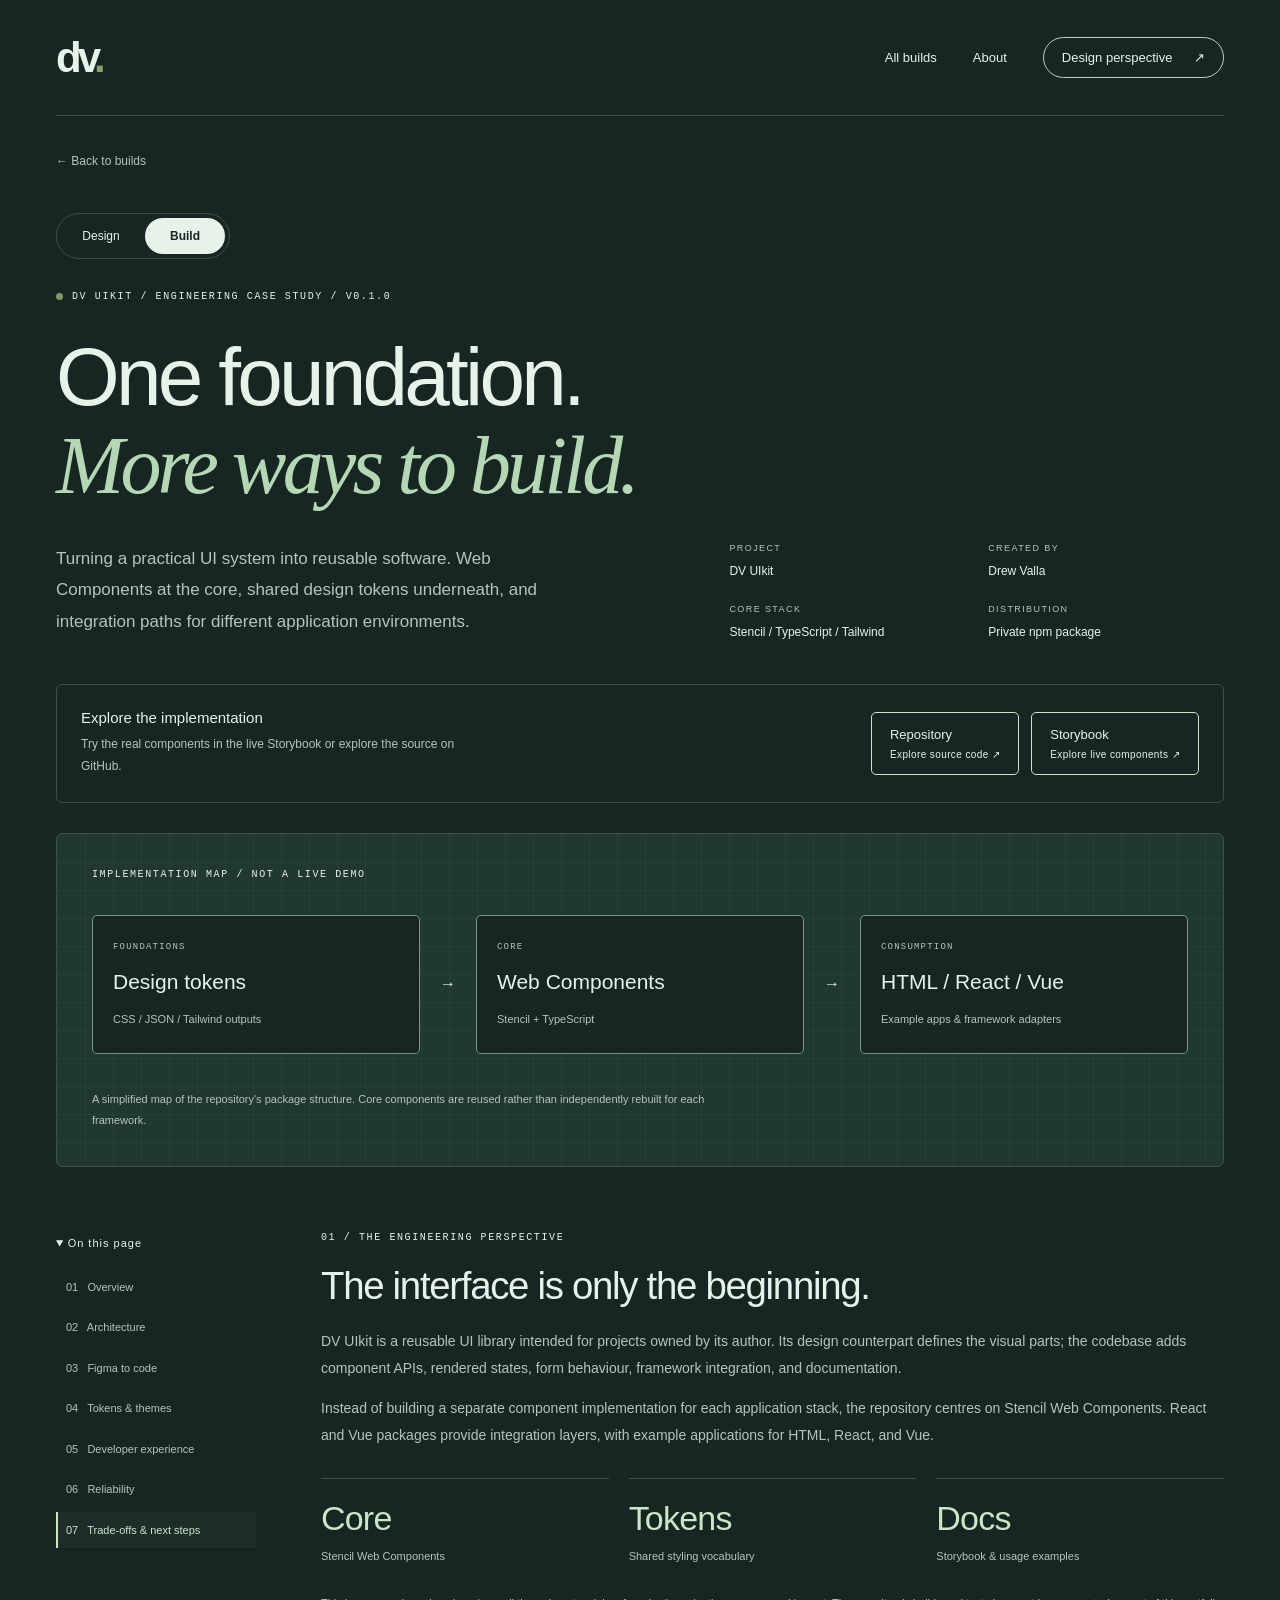
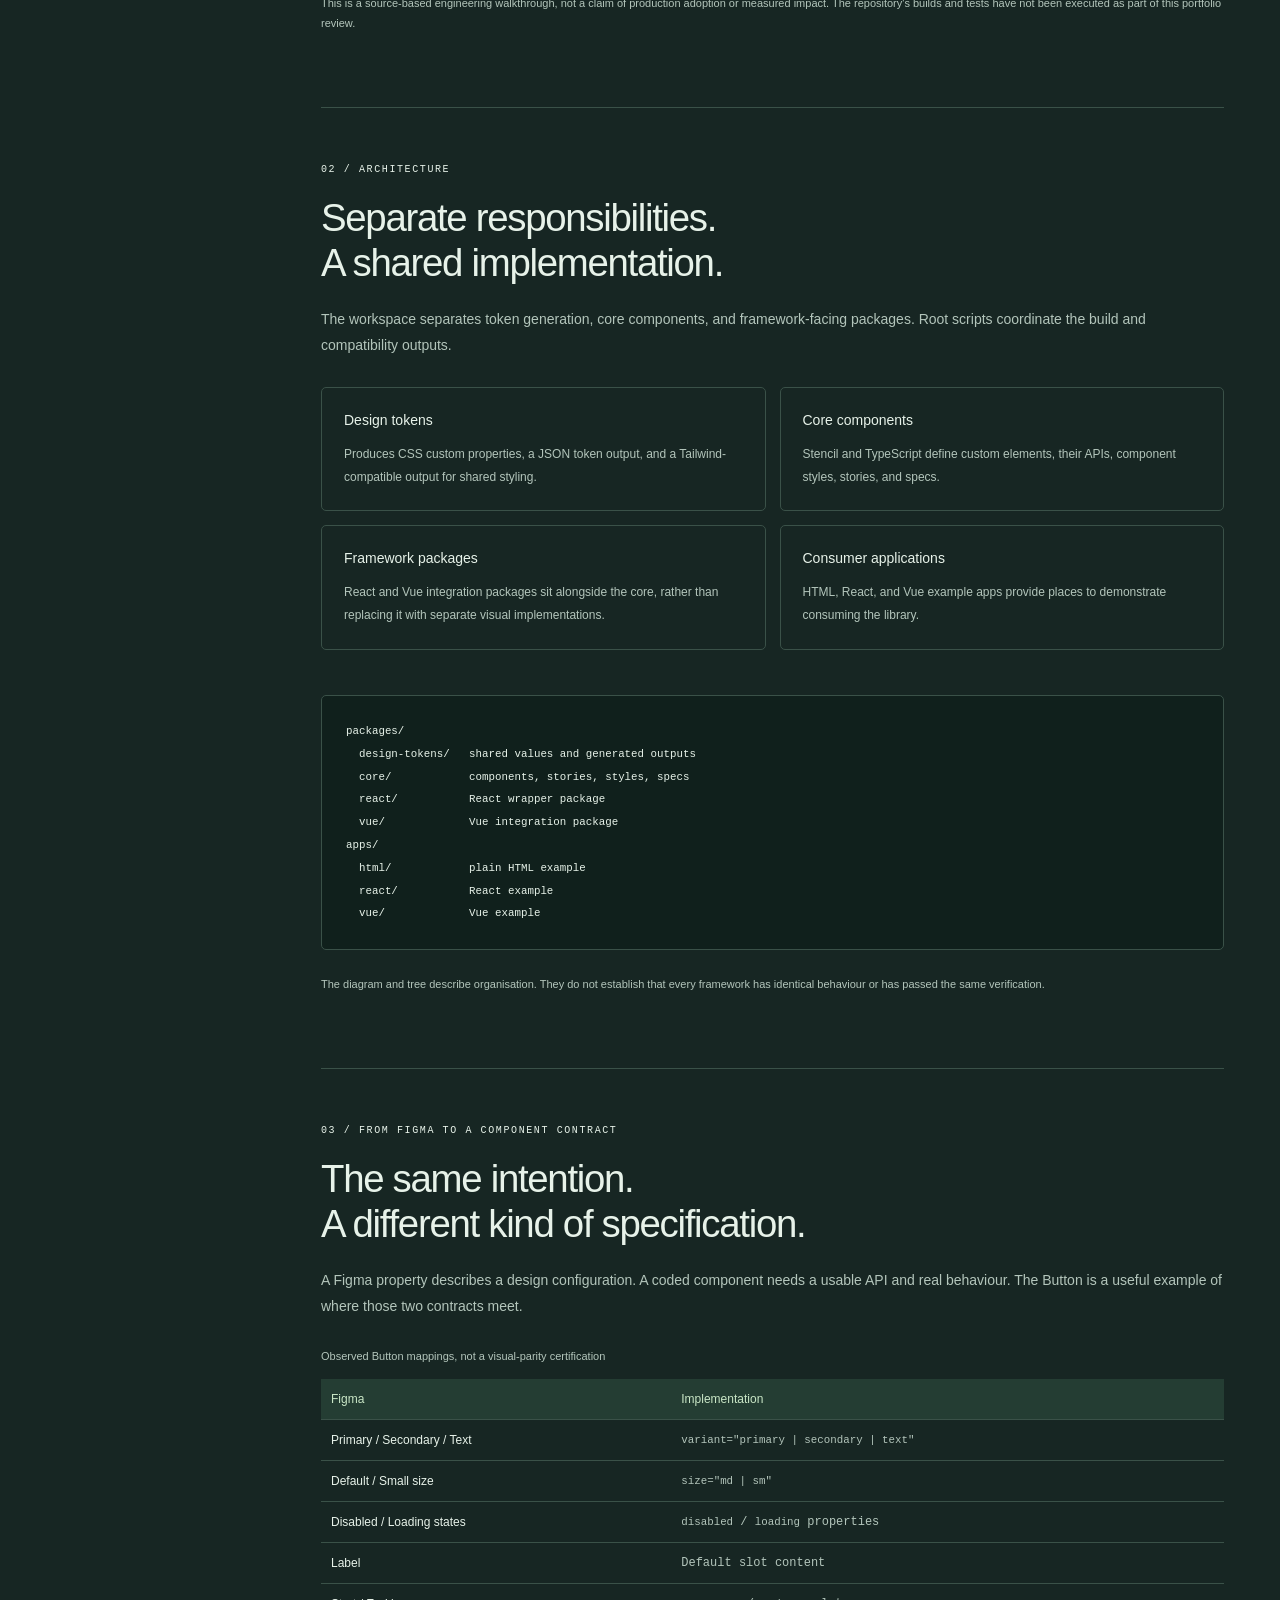
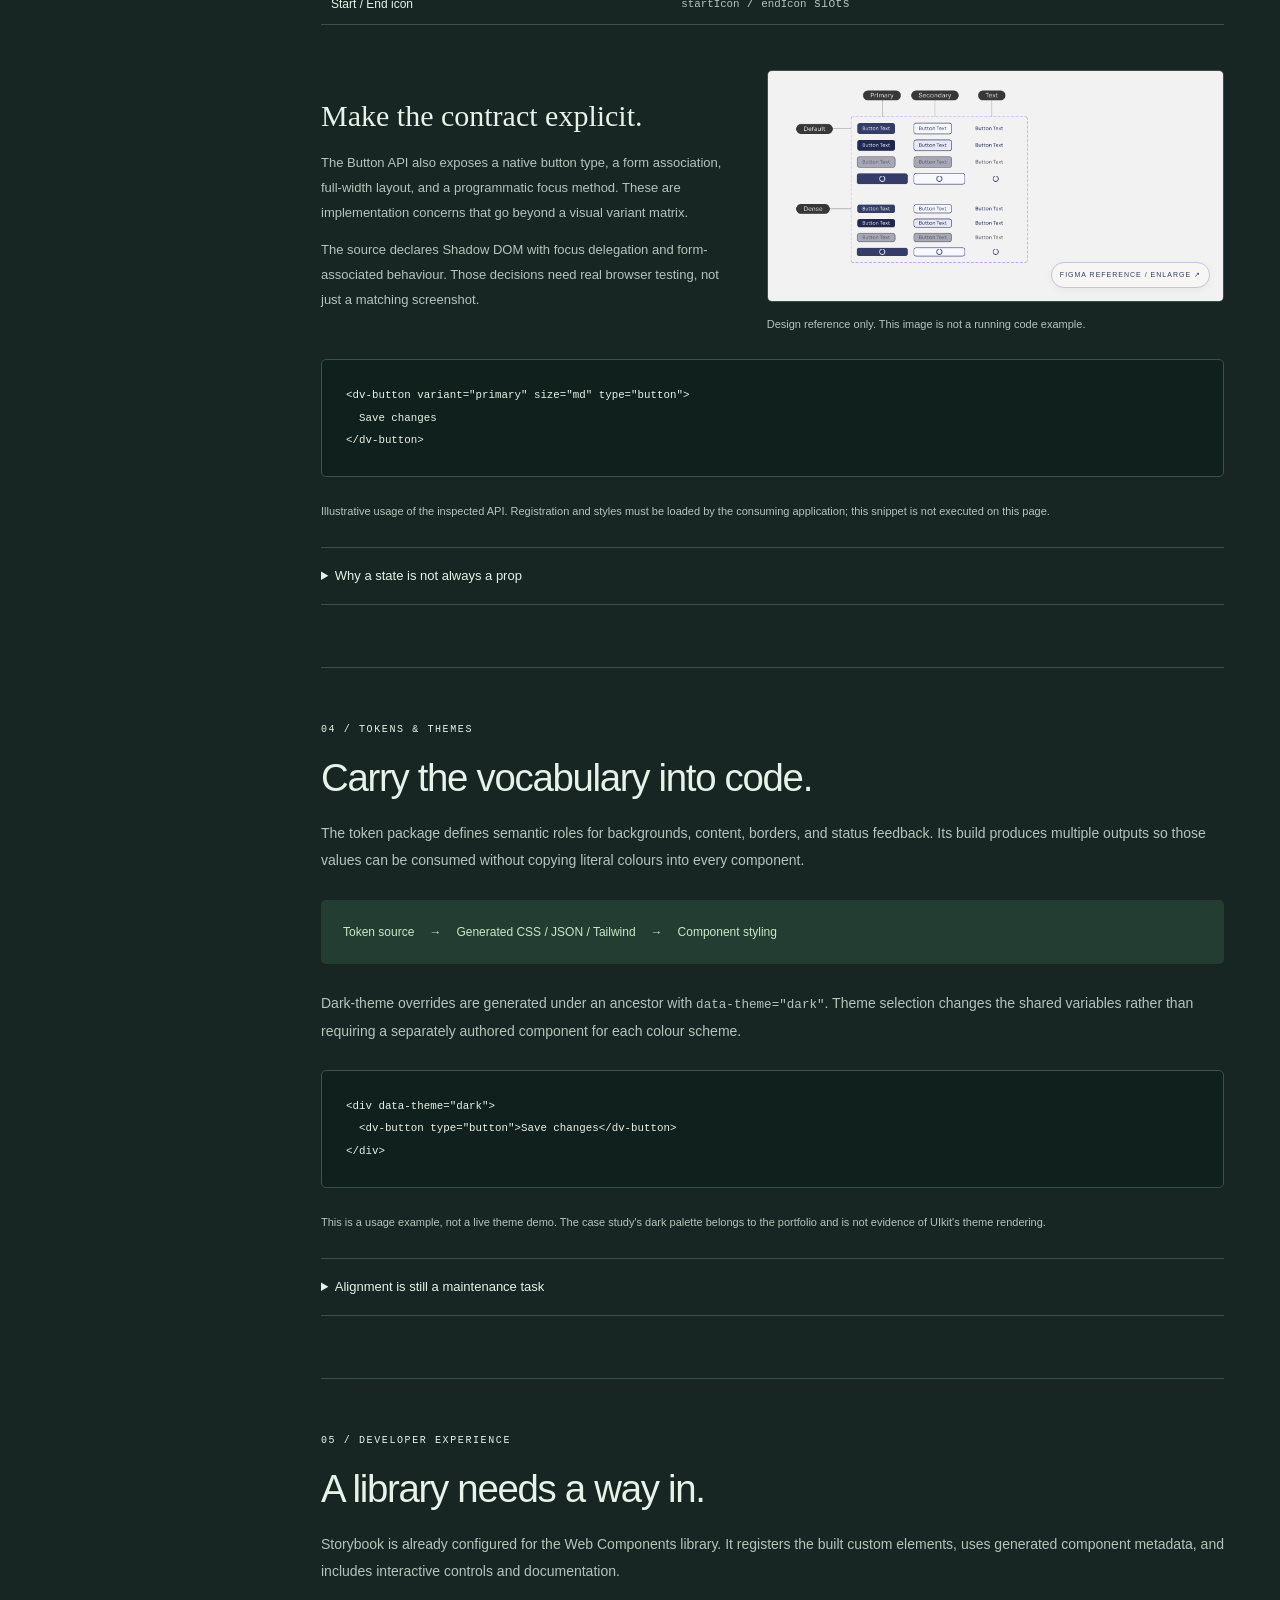
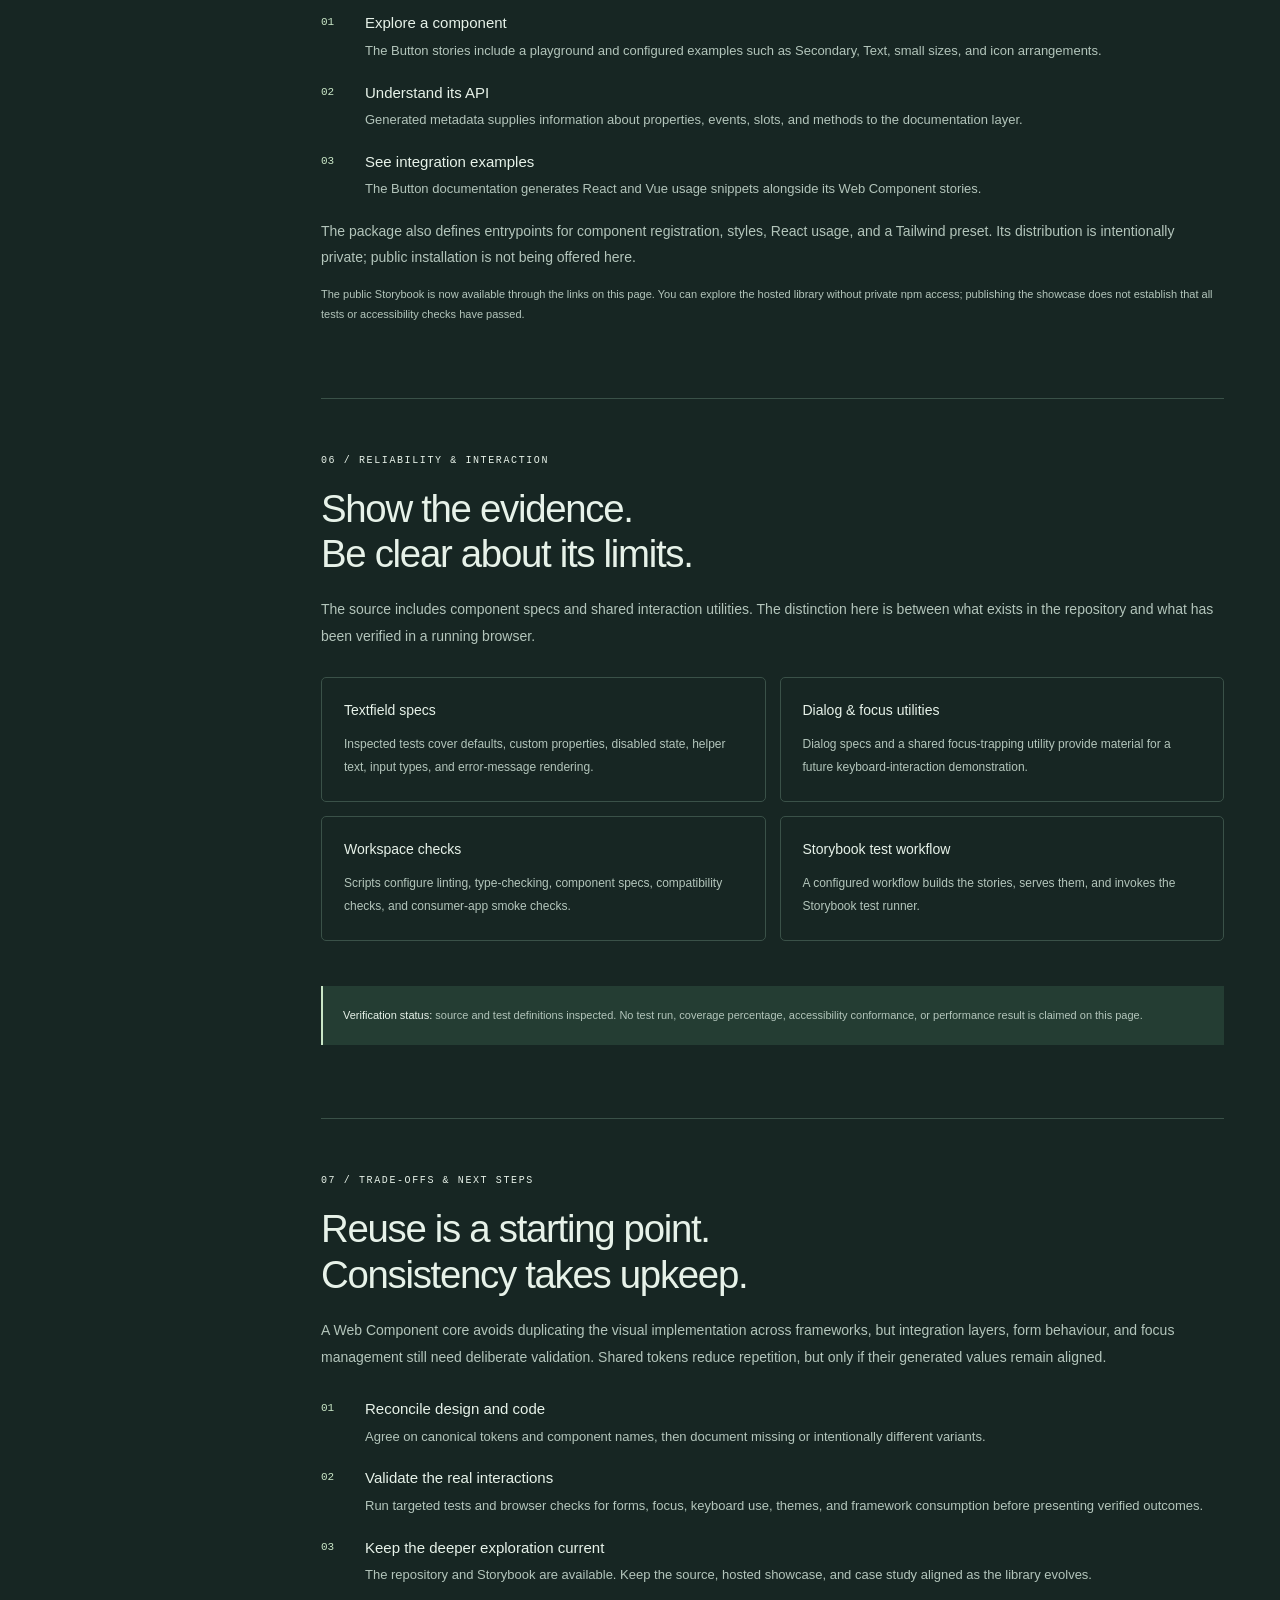
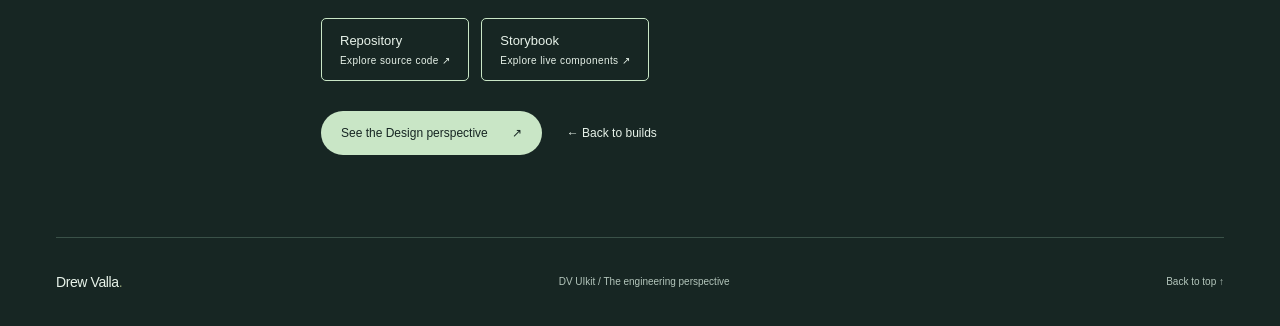
==== DVDesignPortfolio-main/design-system-build.html @ 487f2549 "- Added design system in design and build sections - added links -added placeholder images and text" ====
<!doctype html>
<html lang="en">
<head>
  <meta charset="utf-8">
  <meta name="viewport" content="width=device-width, initial-scale=1">
  <meta name="theme-color" content="#172623">
  <meta name="description" content="The engineering side of DV UIkit: Stencil Web Components, shared design tokens, framework integration, Storybook documentation, and implementation trade-offs.">
  <title>DV UIkit | Build Case Study | Drew Valla</title>
  <link rel="stylesheet" href="styles.css">
  <link rel="stylesheet" href="design-system.css">
  <script src="design-system.js" defer></script>
</head>
<body class="case-page engineering-case" data-mode="build">
  <a class="skip-link" href="#main">Skip to content</a>
  <header class="site-header wrap">
    <a class="wordmark" href="index.html?view=build" aria-label="Drew Valla home">dv<span>.</span></a>
    <nav aria-label="Main navigation">
      <a href="index.html?view=build#build-work">All builds</a>
      <a href="index.html?view=build#about">About</a>
      <a class="nav-contact" href="design-system.html">Design perspective <span aria-hidden="true">&#8599;</span></a>
    </nav>
  </header>
  <main id="main">
    <section class="case-hero wrap" aria-labelledby="case-title">
      <a class="case-back" href="index.html?view=build#build-work">&#8592; Back to builds</a>
      <nav class="project-perspectives" aria-label="Design system perspective">
        <a href="design-system.html">Design</a>
        <a href="design-system-build.html" aria-current="page">Build</a>
      </nav>
      <div class="eyebrow"><span class="dot"></span> DV UIKIT / ENGINEERING CASE STUDY / V0.1.0</div>
      <h1 id="case-title">One foundation.<br><em>More ways to build.</em></h1>
      <div class="case-intro">
        <p>Turning a practical UI system into reusable software. Web Components at the core, shared design tokens underneath, and integration paths for different application environments.</p>
        <dl class="case-facts"><div><dt>PROJECT</dt><dd>DV UIkit</dd></div><div><dt>CREATED BY</dt><dd>Drew Valla</dd></div><div><dt>CORE STACK</dt><dd>Stencil / TypeScript / Tailwind</dd></div><div><dt>DISTRIBUTION</dt><dd>Private npm package</dd></div></dl>
      </div>
      <div class="resource-panel" aria-labelledby="resources-title">
        <div><h2 id="resources-title">Explore the implementation</h2><p id="resources-note">Try the real components in the live Storybook or explore the source on GitHub.</p></div>
        <div class="resource-actions"><a href="https://github.com/drewv-js/DV-UIkit">Repository <span>Explore source code &#8599;</span></a><a href="https://drewv-js.github.io/DV-UIkit/">Storybook <span>Explore live components &#8599;</span></a></div>
      </div>
      <div class="engineering-cover">
        <span class="eyebrow">IMPLEMENTATION MAP / NOT A LIVE DEMO</span>
        <div class="engineering-pipeline"><div><span>FOUNDATIONS</span><strong>Design tokens</strong><small>CSS / JSON / Tailwind outputs</small></div><span aria-hidden="true">&#8594;</span><div><span>CORE</span><strong>Web Components</strong><small>Stencil + TypeScript</small></div><span aria-hidden="true">&#8594;</span><div><span>CONSUMPTION</span><strong>HTML / React / Vue</strong><small>Example apps &amp; framework adapters</small></div></div>
        <p>A simplified map of the repository's package structure. Core components are reused rather than independently rebuilt for each framework.</p>
      </div>
    </section>

    <div class="case-layout wrap">
      <aside class="case-sidebar"><details class="contents" open><summary>On this page</summary><nav aria-label="Project sections">
        <a href="#overview">01 &nbsp; Overview</a>
        <a href="#architecture">02 &nbsp; Architecture</a>
        <a href="#contract">03 &nbsp; Figma to code</a>
        <a href="#tokens">04 &nbsp; Tokens &amp; themes</a>
        <a href="#documentation">05 &nbsp; Developer experience</a>
        <a href="#reliability">06 &nbsp; Reliability</a>
        <a href="#next">07 &nbsp; Trade-offs &amp; next steps</a>
      </nav></details></aside>
      <div class="case-body">
        <section id="overview" class="case-section" aria-labelledby="overview-title">
          <span class="eyebrow">01 / THE ENGINEERING PERSPECTIVE</span>
          <h2 id="overview-title">The interface is only the beginning.</h2>
          <p>DV UIkit is a reusable UI library intended for projects owned by its author. Its design counterpart defines the visual parts; the codebase adds component APIs, rendered states, form behaviour, framework integration, and documentation.</p>
          <p>Instead of building a separate component implementation for each application stack, the repository centres on Stencil Web Components. React and Vue packages provide integration layers, with example applications for HTML, React, and Vue.</p>
          <div class="case-stats"><div><strong>Core</strong><span>Stencil Web Components</span></div><div><strong>Tokens</strong><span>Shared styling vocabulary</span></div><div><strong>Docs</strong><span>Storybook &amp; usage examples</span></div></div>
          <p class="case-note">This is a source-based engineering walkthrough, not a claim of production adoption or measured impact. The repository's builds and tests have not been executed as part of this portfolio review.</p>
        </section>

        <section id="architecture" class="case-section" aria-labelledby="architecture-title">
          <span class="eyebrow">02 / ARCHITECTURE</span>
          <h2 id="architecture-title">Separate responsibilities.<br>A shared implementation.</h2>
          <p>The workspace separates token generation, core components, and framework-facing packages. Root scripts coordinate the build and compatibility outputs.</p>
          <div class="component-directory">
            <article><h3>Design tokens</h3><p>Produces CSS custom properties, a JSON token output, and a Tailwind-compatible output for shared styling.</p></article>
            <article><h3>Core components</h3><p>Stencil and TypeScript define custom elements, their APIs, component styles, stories, and specs.</p></article>
            <article><h3>Framework packages</h3><p>React and Vue integration packages sit alongside the core, rather than replacing it with separate visual implementations.</p></article>
            <article><h3>Consumer applications</h3><p>HTML, React, and Vue example apps provide places to demonstrate consuming the library.</p></article>
          </div>
          <pre class="code-panel" aria-label="Simplified source repository structure"><code>packages/
  design-tokens/   shared values and generated outputs
  core/            components, stories, styles, specs
  react/           React wrapper package
  vue/             Vue integration package
apps/
  html/            plain HTML example
  react/           React example
  vue/             Vue example</code></pre>
          <p class="case-note">The diagram and tree describe organisation. They do not establish that every framework has identical behaviour or has passed the same verification.</p>
        </section>

        <section id="contract" class="case-section" aria-labelledby="contract-title">
          <span class="eyebrow">03 / FROM FIGMA TO A COMPONENT CONTRACT</span>
          <h2 id="contract-title">The same intention.<br>A different kind of specification.</h2>
          <p>A Figma property describes a design configuration. A coded component needs a usable API and real behaviour. The Button is a useful example of where those two contracts meet.</p>
          <div class="token-table-wrap" role="region" aria-label="Button design to code mapping" tabindex="0"><table><caption>Observed Button mappings, not a visual-parity certification</caption><thead><tr><th scope="col">Figma</th><th scope="col">Implementation</th></tr></thead><tbody><tr><th scope="row">Primary / Secondary / Text</th><td><code>variant="primary | secondary | text"</code></td></tr><tr><th scope="row">Default / Small size</th><td><code>size="md | sm"</code></td></tr><tr><th scope="row">Disabled / Loading states</th><td><code>disabled</code> / <code>loading</code> properties</td></tr><tr><th scope="row">Label</th><td>Default slot content</td></tr><tr><th scope="row">Start / End icon</th><td><code>startIcon</code> / <code>endIcon</code> slots</td></tr></tbody></table></div>
          <div class="component-story">
            <div><h3>Make the contract explicit.</h3><p>The Button API also exposes a native button type, a form association, full-width layout, and a programmatic focus method. These are implementation concerns that go beyond a visual variant matrix.</p><p>The source declares Shadow DOM with focus delegation and form-associated behaviour. Those decisions need real browser testing, not just a matching screenshot.</p></div>
            <figure><a class="image-link" href="assets/design-system/buttons.png" data-enlarge aria-label="Enlarge Figma Button reference"><img src="assets/design-system/buttons.png" width="1518" height="768" loading="lazy" alt="The Figma Button matrix used as the design-side reference for the component API mapping."><span class="image-hint" aria-hidden="true">FIGMA REFERENCE / ENLARGE &#8599;</span></a><figcaption>Design reference only. This image is not a running code example.</figcaption></figure>
          </div>
          <pre class="code-panel" aria-label="Example Web Component usage"><code>&lt;dv-button variant="primary" size="md" type="button"&gt;
  Save changes
&lt;/dv-button&gt;</code></pre>
          <p class="case-note">Illustrative usage of the inspected API. Registration and styles must be loaded by the consuming application; this snippet is not executed on this page.</p>
          <details class="case-detail"><summary>Why a state is not always a prop</summary><p>Figma includes a Hover state for inspecting its appearance. In a working interface, hover is normally triggered by pointer interaction rather than manually selecting a state property. Disabled and loading states, by contrast, are part of the Button's public API.</p></details>
        </section>

        <section id="tokens" class="case-section" aria-labelledby="tokens-title">
          <span class="eyebrow">04 / TOKENS &amp; THEMES</span>
          <h2 id="tokens-title">Carry the vocabulary into code.</h2>
          <p>The token package defines semantic roles for backgrounds, content, borders, and status feedback. Its build produces multiple outputs so those values can be consumed without copying literal colours into every component.</p>
          <div class="token-flow"><span>Token source</span><span aria-hidden="true">&#8594;</span><span>Generated CSS / JSON / Tailwind</span><span aria-hidden="true">&#8594;</span><span>Component styling</span></div>
          <p>Dark-theme overrides are generated under an ancestor with <code>data-theme="dark"</code>. Theme selection changes the shared variables rather than requiring a separately authored component for each colour scheme.</p>
          <pre class="code-panel" aria-label="Dark theme consumption example"><code>&lt;div data-theme="dark"&gt;
  &lt;dv-button type="button"&gt;Save changes&lt;/dv-button&gt;
&lt;/div&gt;</code></pre>
          <p class="case-note">This is a usage example, not a live theme demo. The case study's dark palette belongs to the portfolio and is not evidence of UIkit's theme rendering.</p>
          <details class="case-detail"><summary>Alignment is still a maintenance task</summary><p>The repository's Figma sync audit identifies gaps in theme coverage and competing status-colour definitions. Source inspection also shows different success-colour literals in the token source and generator. A single canonical palette and a verified component map are still important next steps.</p></details>
        </section>

        <section id="documentation" class="case-section" aria-labelledby="documentation-title">
          <span class="eyebrow">05 / DEVELOPER EXPERIENCE</span>
          <h2 id="documentation-title">A library needs a way in.</h2>
          <p>Storybook is already configured for the Web Components library. It registers the built custom elements, uses generated component metadata, and includes interactive controls and documentation.</p>
          <ol class="practice-notes"><li><h3>Explore a component</h3><p>The Button stories include a playground and configured examples such as Secondary, Text, small sizes, and icon arrangements.</p></li><li><h3>Understand its API</h3><p>Generated metadata supplies information about properties, events, slots, and methods to the documentation layer.</p></li><li><h3>See integration examples</h3><p>The Button documentation generates React and Vue usage snippets alongside its Web Component stories.</p></li></ol>
          <p>The package also defines entrypoints for component registration, styles, React usage, and a Tailwind preset. Its distribution is intentionally private; public installation is not being offered here.</p>
          <p class="case-note">The public Storybook is now available through the links on this page. You can explore the hosted library without private npm access; publishing the showcase does not establish that all tests or accessibility checks have passed.</p>
        </section>

        <section id="reliability" class="case-section" aria-labelledby="reliability-title">
          <span class="eyebrow">06 / RELIABILITY &amp; INTERACTION</span>
          <h2 id="reliability-title">Show the evidence.<br>Be clear about its limits.</h2>
          <p>The source includes component specs and shared interaction utilities. The distinction here is between what exists in the repository and what has been verified in a running browser.</p>
          <div class="component-directory">
            <article><h3>Textfield specs</h3><p>Inspected tests cover defaults, custom properties, disabled state, helper text, input types, and error-message rendering.</p></article>
            <article><h3>Dialog &amp; focus utilities</h3><p>Dialog specs and a shared focus-trapping utility provide material for a future keyboard-interaction demonstration.</p></article>
            <article><h3>Workspace checks</h3><p>Scripts configure linting, type-checking, component specs, compatibility checks, and consumer-app smoke checks.</p></article>
            <article><h3>Storybook test workflow</h3><p>A configured workflow builds the stories, serves them, and invokes the Storybook test runner.</p></article>
          </div>
          <p class="case-note evidence-note"><strong>Verification status:</strong> source and test definitions inspected. No test run, coverage percentage, accessibility conformance, or performance result is claimed on this page.</p>
        </section>

        <section id="next" class="case-section case-next" aria-labelledby="next-title">
          <span class="eyebrow">07 / TRADE-OFFS &amp; NEXT STEPS</span>
          <h2 id="next-title">Reuse is a starting point.<br>Consistency takes upkeep.</h2>
          <p>A Web Component core avoids duplicating the visual implementation across frameworks, but integration layers, form behaviour, and focus management still need deliberate validation. Shared tokens reduce repetition, but only if their generated values remain aligned.</p>
          <ol class="practice-notes"><li><h3>Reconcile design and code</h3><p>Agree on canonical tokens and component names, then document missing or intentionally different variants.</p></li><li><h3>Validate the real interactions</h3><p>Run targeted tests and browser checks for forms, focus, keyboard use, themes, and framework consumption before presenting verified outcomes.</p></li><li><h3>Keep the deeper exploration current</h3><p>The repository and Storybook are available. Keep the source, hosted showcase, and case study aligned as the library evolves.</p></li></ol>
          <div class="resource-actions closing-resources"><a href="https://github.com/drewv-js/DV-UIkit">Repository <span>Explore source code &#8599;</span></a><a href="https://drewv-js.github.io/DV-UIkit/">Storybook <span>Explore live components &#8599;</span></a></div>
          <div class="case-actions"><a class="case-button" href="design-system.html">See the Design perspective <span aria-hidden="true">&#8599;</span></a><a class="case-secondary" href="index.html?view=build#build-work">&#8592; Back to builds</a></div>
        </section>
      </div>
    </div>
  </main>
  <footer class="wrap"><a class="footer-name" href="index.html?view=build">Drew Valla<span>.</span></a><span>DV UIkit / The engineering perspective</span><a href="#main">Back to top &#8593;</a></footer>
  <dialog class="image-dialog" aria-labelledby="image-title">
    <div class="image-dialog-header"><h2 id="image-title">Design detail</h2><button type="button" class="close-image" aria-label="Close enlarged image">&#10005;</button></div>
    <img alt="">
    <a class="original-image" href="assets/design-system/buttons.png" target="_blank" rel="noopener">Open full-size image in a new tab &#8599;</a>
  </dialog>
</body>
</html>
---- DVDesignPortfolio-main/styles.css ----
@charset "UTF-8";
[hidden]{display:none!important}
.hero .hero-bottom{flex-direction:column;align-items:stretch;max-width:none;padding-top:24px}
.hero .hero-bottom .text-link{display:flex;align-items:center;gap:20px;width:100%;padding:12px 0 16px;font-size:13px}
.hero .hero-bottom .text-link span{margin-left:0}
.mode-switch{position:relative}
.mode-switch::after{content:"";position:absolute;inset:-4px;border:1px solid currentColor;border-radius:inherit;color:#7b8966;pointer-events:none;opacity:0;animation:switch-breathe 1.5s ease-in-out .4s infinite}
body[data-mode="build"] .mode-switch::after{color:#b4d7b4}
.mode-switch.attention-dismissed::after{animation:none}
@keyframes switch-breathe{0%,100%{opacity:0;transform:scale(1)}45%{opacity:.55;transform:scale(1.025,1.08)}}
@media(prefers-reduced-motion:reduce){.mode-switch::after{animation:none}}
.portfolio-picker{text-align:center}.mode-switch{display:inline-flex;gap:4px;padding:4px;border:1px solid var(--line);border-radius:30px;background:var(--paper)}.mode-switch button{min-height:40px;min-width:88px;padding:8px 18px;border:0;border-radius:24px;color:var(--muted);background:transparent;cursor:pointer;font-size:13px}.mode-switch button[aria-pressed="true"]{background:var(--ink);color:var(--paper);font-weight:700}.mode-switch button:hover:not([aria-pressed="true"]){text-decoration:underline;text-underline-offset:4px}.portfolio-picker p{font-size:10px;color:var(--muted);margin:8px 0 0;line-height:1.5}.view-status{position:absolute;width:1px!important;height:1px;padding:0;overflow:hidden;clip-path:inset(50%);white-space:nowrap}
body[data-mode="build"]{--paper:#172623;--ink:#e7f2e9;--muted:#b3c5bb;--line:#3a5148}
body[data-mode="build"] h1 em,body[data-mode="build"] .contact h2 em{color:#b4d7b4}
body[data-mode="build"] .eyebrow,body[data-mode="build"] .small-label,body[data-mode="build"] .skill-tags,body[data-mode="build"] .mode-switch{font-family:Consolas,'Courier New',monospace}
body[data-mode="build"] .hero-flower{transform:rotate(0);border:1px solid var(--line);background:repeating-linear-gradient(0deg,transparent 0 23px,#b4d7b425 23px 24px),repeating-linear-gradient(90deg,transparent 0 23px,#b4d7b425 23px 24px)}
body[data-mode="build"] .hero-flower span{font-size:85px;color:#b4d7b4}
body[data-mode="build"] .contact{background:#243d33}
body[data-mode="build"] .contact p{color:var(--muted)}
body[data-mode="build"] .contact-star{color:#547960}
body[data-mode="build"] .contact-button{background:#c9e6c6;color:#172623}
body[data-mode="build"] a:focus-visible,body[data-mode="build"] button:focus-visible,body[data-mode="build"] summary:focus-visible{outline:3px solid #d5bd85;outline-offset:6px}
body[data-mode="build"] nav a:hover,body[data-mode="build"] footer a:hover,body[data-mode="build"] .text-link:hover{color:#c9e6c6}
.build-project{display:grid;grid-template-columns:1fr 1fr;border:1px solid var(--line);border-radius:6px;overflow:hidden;margin-top:27px}.build-diagram{min-width:0;background:linear-gradient(#b4d7b40a 1px,transparent 1px),linear-gradient(90deg,#b4d7b40a 1px,transparent 1px),#20382f;background-size:26px 26px;padding:35px;display:flex;flex-direction:column;justify-content:center;gap:40px}.build-diagram>span{font:10px/1.8 Consolas,monospace;letter-spacing:1px;color:#b3c5bb}.diagram-modes{display:flex;align-items:center;justify-content:center;gap:20px}.diagram-modes b{font-size:24px;font-weight:400;border:1px solid #6f9c7d;padding:22px 18px;border-radius:6px}.diagram-modes b:first-child{background:#f7f6f2;color:#283c34;font-family:Georgia,serif}.diagram-modes b:last-child{font-family:Consolas,monospace;color:#c9e6c6}.build-diagram code{font-size:11px;color:#b3c5bb;text-align:center}.build-description{min-width:0;padding:35px}.build-description h3{font-size:27px;font-weight:400;letter-spacing:-.7px;margin:17px 0}.build-description p{font-size:14px;line-height:1.8;color:var(--muted)}.build-inspector{margin-top:27px;border-top:1px solid var(--line);padding-top:20px}.build-inspector summary{cursor:pointer;font-size:13px;padding:7px 0;line-height:1.6;text-underline-offset:4px}.build-inspector summary:hover{text-decoration:underline}.build-inspector h4{font-size:13px;margin:24px 0 8px}.build-inspector p{font-size:12px}.build-inspector code{overflow-wrap:anywhere}
.hero .portfolio-picker{text-align:left;margin-bottom:28px}
.hero .portfolio-picker p{font-size:12px;margin:10px 0 0}
@media(max-width:1000px){.build-diagram{padding:24px}.build-description{padding:25px}.diagram-modes{gap:12px}.diagram-modes b{font-size:20px;padding:18px 12px}}
@media(max-width:700px){.build-project{grid-template-columns:1fr}.build-diagram{padding:27px 22px;gap:28px;min-height:250px}.build-description{padding:25px 22px}.build-description h3{font-size:25px}}
.project{min-width:0}.project-caption>div{min-width:0}
:root{--paper:#f7f6f2;--ink:#283c34;--muted:#626960;--line:#dddfd6;--serif:Georgia,'Times New Roman',serif}
*{box-sizing:border-box}html{scroll-behavior:smooth;scroll-padding-top:30px}body{margin:0;background:var(--paper);color:var(--ink);font-family:Arial,Helvetica,sans-serif;-webkit-font-smoothing:antialiased}a{color:inherit;text-decoration:none}button{font:inherit}a,button{-webkit-tap-highlight-color:transparent}a:focus-visible,button:focus-visible{outline:3px solid #8a4d27;outline-offset:6px}::selection{background:#dce7bc}.wrap{max-width:1240px;width:calc(100% - 112px);margin-inline:auto}.skip-link{position:fixed;top:-100px;left:20px;padding:14px;background:var(--ink);color:white;z-index:10}.skip-link:focus{top:12px}.site-header{display:flex;align-items:center;justify-content:space-between;height:116px;border-bottom:1px solid var(--line)}.wordmark{font-size:42px;font-weight:700;letter-spacing:-4px}.wordmark span,.footer-name span{color:#8f9c72}nav{display:flex;gap:36px;align-items:center;font-size:13px}nav a:hover,.text-link:hover,footer a:hover{color:#6b774a}.nav-contact{border:1px solid #c7cbc0;padding:12px 18px;border-radius:30px}.nav-contact span{margin-left:18px}.hero{padding-block:79px 65px;position:relative}.eyebrow,.small-label,.project-type,.micro-label{font-size:10px;font-weight:500;letter-spacing:1.6px}.eyebrow{display:flex;align-items:center;gap:9px}.dot{width:7px;height:7px;background:#85966c;border-radius:50%}h1{font-size:clamp(60px,7.3vw,100px);font-weight:400;line-height:1.06;letter-spacing:-5px;margin:31px 0 32px}em{font-family:var(--serif);font-weight:400}h1 em{color:#7b8966}.hero-bottom{display:flex;justify-content:space-between;align-items:end;max-width:770px}.hero-bottom p{font-size:15px;line-height:1.85;color:var(--muted);margin:0}.text-link{font-size:12px;padding-bottom:8px;border-bottom:1px solid #8c9587}.text-link span{margin-left:28px}.hero-flower{position:absolute;right:49px;top:104px;width:143px;height:143px;display:grid;place-items:center;transform:rotate(-12deg)}.hero-flower span{font-size:167px;font-family:var(--serif);color:#bac5a3;line-height:1}.work{padding-top:37px}.section-heading{display:flex;justify-content:space-between;align-items:center;gap:20px}h2{font-weight:400}.section-heading h2{font-size:25px;letter-spacing:-.7px;margin:0}.section-heading h2 span,.about h2 span{color:#81916a}.small-label{font-size:9px;color:var(--muted)}.section-note{font-size:12px;color:var(--muted);margin:13px 0 27px;line-height:1.6}.project-grid{display:grid;grid-template-columns:1fr 1fr;gap:39px 28px}.project-art{height:352px;position:relative;display:flex;justify-content:center;align-items:center;overflow:hidden;border-radius:5px}.art-sage{background:#dce3d6}.art-peach{background:#efdbce}.art-lilac{background:#e2e0eb}.preview-tag{position:absolute;left:18px;bottom:17px;font-size:8px;letter-spacing:1.3px;color:#425044}.art-arrow{position:absolute;right:16px;bottom:14px;width:29px;height:29px;border:1px solid #67756660;border-radius:50%;display:grid;place-items:center;transition:background .2s,transform .2s}.project-art:hover .art-arrow{background:var(--paper);transform:rotate(45deg)}.mock-window{background:#faf9f2;width:82%;box-shadow:0 12px 28px #26362a15;transform:rotate(-4deg);transition:transform .35s}.project-art:hover .mock-window{transform:rotate(-2deg) translateY(-4px)}.mock-nav{display:flex;align-items:center;justify-content:space-between;padding:15px 20px;border-bottom:1px solid #dedfd3;font-size:7px}.mock-nav b{font-family:var(--serif);font-size:17px;letter-spacing:-.6px}.mini-menu{font-size:16px}.kindred-body{display:flex;padding:27px 24px 24px;min-height:189px;position:relative}.micro-label{font-size:6px;letter-spacing:1px}.kindred h3{font-family:var(--serif);font-size:31px;font-weight:400;line-height:1.05;letter-spacing:-1px;margin:12px 0}.kindred-body p,.form-body p{font-size:8px;line-height:1.6}.mock-button{display:inline-block;background:#344d3a;color:#fff;padding:9px 13px;border-radius:3px;font-size:7px;margin-top:8px}.mock-footer{display:flex;justify-content:space-between;padding:12px 20px;border-top:1px solid #dedfd3;font-size:6px}.plant{position:absolute;width:110px;height:168px;right:27px;bottom:19px}.plant:before{content:"";position:absolute;height:106px;width:2px;background:#697e49;left:54px;bottom:36px;transform:rotate(-5deg)}.plant i{position:absolute;width:39px;height:63px;background:#889b64;border-radius:100% 0 100% 0;left:17px;top:10px;transform:rotate(-22deg)}.plant i:nth-child(2){left:55px;top:35px;transform:rotate(71deg);background:#71854e}.plant i:nth-child(3){left:18px;top:66px;transform:rotate(-46deg);width:32px;height:47px}.plant i:nth-child(4){left:47px;top:-10px;transform:rotate(20deg);width:29px;height:50px;background:#9bab7b}.pot{position:absolute;bottom:0;left:25px;width:65px;height:58px;background:linear-gradient(90deg,#c19c7e,#e4c4a4);border-radius:4px 4px 24px 24px;clip-path:polygon(0 0,100% 0,87% 100%,14% 100%)}.project-caption{display:flex;justify-content:space-between;align-items:start;padding-top:18px;gap:12px}.project-caption h3{font-size:18px;font-weight:500;margin:0 0 7px;letter-spacing:-.4px}.project-caption h3 a:hover{text-decoration:underline;text-underline-offset:4px}.project-caption p{font-size:12px;color:var(--muted);margin:0;line-height:1.6}.project-type{font-size:8px;letter-spacing:1px;padding-top:5px;white-space:nowrap}.table-composition{display:flex;align-items:center;gap:30px;transform:rotate(7deg)}.phone{background:#fffaf0;width:157px;border:5px solid #36443b;border-radius:24px;padding:17px 10px 0;box-shadow:12px 14px 28px #70594822}.phone-top{display:flex;justify-content:space-between;align-items:center;font-size:9px}.phone-top b{letter-spacing:-.4px}.phone-top b span{color:#b95c32}.phone-greeting{font-size:6px;margin-top:17px}.phone h3{font-family:var(--serif);font-size:23px;line-height:1.05;font-weight:400;margin:8px 0 13px;letter-spacing:-.6px}.food-plate{height:104px;background:#e8c994;border-radius:9px;display:grid;place-items:center}.food-plate span{width:84px;height:84px;border:8px solid #fdf2d7;border-radius:50%;box-shadow:3px 4px 7px #44321a25;background:radial-gradient(ellipse at 30% 30%,#bb4527 0 10%,transparent 11%),radial-gradient(ellipse at 65% 70%,#dfb646 0 14%,transparent 15%),radial-gradient(ellipse at 70% 30%,#dd9633 0 15%,transparent 16%),radial-gradient(ellipse at 30% 65%,#7b8b45 0 18%,transparent 19%),repeating-conic-gradient(#93a15f 0 35deg,#c5cb7c 35deg 65deg,#f1d586 65deg 90deg)}.recipe-info{display:flex;flex-direction:column;gap:6px;padding:12px 0}.recipe-info b{font-size:9px}.recipe-info small{font-size:5px}.recipe-pill{font-size:5px;letter-spacing:.7px;margin-top:3px}.phone-bottom{border-top:1px solid #e6decb;display:flex;justify-content:space-between;padding:8px 10px;font-size:11px}.phone-bottom span{color:#ad643d}.recipe-note{background:#f8edcd;box-shadow:2px 6px 10px #70594810;padding:18px 15px;width:119px;height:167px;transform:rotate(-18deg);display:flex;flex-direction:column;justify-content:space-between}.recipe-note>span{font-size:13px;font-weight:700;letter-spacing:-.5px;line-height:1.05}.recipe-note small{font-size:7px;line-height:1.5}.lemon{width:54px;height:38px;border-radius:45%;background:#dfb749;transform:rotate(-30deg);margin:9px auto;position:relative}.lemon:after{content:"";position:absolute;right:-9px;top:-8px;width:23px;height:13px;background:#788958;border-radius:100% 0}.project-wide{grid-column:1/-1}.project-wide .project-art{height:380px;gap:65px}.form-intro{display:flex;flex-direction:column;gap:27px}.form-intro .micro-label{font-size:9px;line-height:1.7}.large-asterisk{font-size:130px;line-height:1;color:#8f91a7}.form-window{width:57%;transform:rotate(3deg);background:#f5f2e9}.form-window .mock-nav{padding:16px 24px}.form-window .mock-nav b{font-size:20px}.form-body{display:grid;grid-template-columns:1fr 1.1fr;padding:25px;gap:18px}.form-body h3{font-family:var(--serif);font-weight:400;font-size:42px;line-height:1;letter-spacing:-1.6px;margin:14px 0}.form-body .mock-button{background:#443f36}.vase-scene{background:#e4dbc9;position:relative;overflow:hidden;min-height:200px;background:linear-gradient(130deg,#d9cdb7,#eee6d7)}.vase-scene:after{content:"";position:absolute;left:0;right:0;bottom:0;height:45px;background:#d3c3a9;z-index:0}.vase{position:absolute;bottom:43px;z-index:1;box-shadow:10px 8px 13px #72604420}.vase-one{width:73px;height:112px;background:linear-gradient(90deg,#99775a,#c3a383 65%,#b49071);left:20%;border-radius:35% 35% 23% 23%;clip-path:polygon(33% 0,67% 0,66% 20%,95% 47%,100% 80%,85% 100%,15% 100%,0 80%,5% 47%,34% 20%)}.vase-two{width:63px;height:67px;right:12%;border-radius:12% 12% 40% 40%;background:repeating-linear-gradient(90deg,#ede5d3 0 3px,#d8cdb5 3px 5px)}.scene-caption{position:absolute;bottom:15px;left:12px;font-size:6px;z-index:1}.about{display:grid;grid-template-columns:1fr 1fr;gap:60px;border-top:1px solid var(--line);margin-top:85px;padding-block:65px 76px}.about h2{font-family:var(--serif);font-size:46px;line-height:1.15;letter-spacing:-1.4px;margin:22px 0 0}.about-copy{padding-top:20px}.about-copy p{font-size:15px;line-height:1.9;margin:0 0 15px;color:var(--muted)}.skill-tags{display:flex;gap:9px;flex-wrap:wrap;margin-top:24px}.skill-tags span{font-size:10px;padding:8px 12px;border:1px solid var(--line);border-radius:25px}.contact{background:#e8ecdf;border-radius:5px;padding:49px 46px;position:relative;overflow:hidden}.contact h2{font-size:50px;letter-spacing:-1.8px;line-height:1.12;margin:24px 0 20px}.contact h2 em{color:#64774e}.contact p{font-size:12px;color:#526048;max-width:70%;line-height:1.7}.contact-button{display:inline-flex;gap:25px;align-items:center;background:var(--ink);color:var(--paper);padding:14px 19px;border-radius:30px;font-size:11px;margin-top:13px}.contact-button:hover{background:#465b3c}.contact-star{position:absolute;right:67px;top:69px;font-size:188px;line-height:1;color:#bac7a5;transform:rotate(10deg)}footer{display:flex;justify-content:space-between;align-items:center;gap:24px;padding-block:36px;font-size:10px;color:var(--muted)}.footer-name{font-size:14px;letter-spacing:-.4px;color:var(--ink)}dialog{width:min(680px,calc(100% - 32px));max-height:85dvh;border:1px solid var(--line);border-radius:12px;background:var(--paper);color:var(--ink);padding:32px;overscroll-behavior:contain}dialog::backdrop{background:#172a226e;backdrop-filter:blur(5px)}body:has(dialog[open]){overflow:hidden}.dialog-top{display:flex;justify-content:space-between;align-items:center;gap:18px}.dialog-top .eyebrow{font-size:8px;line-height:1.7}.close-dialog{border:1px solid var(--line);border-radius:50%;background:transparent;color:var(--ink);min-width:40px;height:40px;cursor:pointer}dialog h2{font-family:var(--serif);font-size:48px;letter-spacing:-1px;margin:27px 0 10px}dialog p{font-size:14px;line-height:1.8;color:var(--muted)}dialog .dialog-lead{font-size:18px}dialog h3{font-size:15px;font-weight:500;margin-top:28px}.dialog-meta{display:grid;grid-template-columns:1fr 1fr;gap:18px;border-block:1px solid var(--line);padding-top:20px;margin-top:25px}.dialog-meta span{font-size:9px;letter-spacing:1px}.dialog-meta p{font-size:12px}.dialog-disclaimer{border-top:1px solid var(--line);padding-top:20px;font-size:11px}
@media(min-width:1500px){.hero{padding-block:100px 85px}}
@media(max-width:1000px){.wrap{width:calc(100% - 64px)}.hero-flower{right:0;top:130px;width:90px}.hero-flower span{font-size:115px}.hero-bottom{max-width:650px}.project-art{height:315px}.kindred-body{padding:18px}.kindred h3{font-size:27px}.plant{right:5px;transform:scale(.8);transform-origin:bottom right}.mock-nav{padding:12px}.mock-nav>span:not(.mini-menu){font-size:6px}.table-composition{gap:15px;transform:rotate(7deg) scale(.9)}.project-type{font-size:7px}.project-wide .project-art{gap:35px}.form-window{width:65%}.contact-star{right:25px;font-size:145px}}
@media(max-width:700px){.wrap{width:calc(100% - 40px)}.site-header{height:86px}.wordmark{font-size:36px}nav{gap:20px;font-size:12px}.nav-contact{padding:10px 12px}.nav-contact span{margin-left:7px}.hero{padding-block:56px 43px}.hero .eyebrow{font-size:8px;letter-spacing:1.2px}h1{font-size:clamp(48px,10.8vw,74px);letter-spacing:-2.7px;margin-top:25px}.hero-flower{display:none}.hero-bottom{align-items:start;gap:23px;flex-direction:column}.hero-bottom p{font-size:14px}.text-link{font-size:12px}.work{padding-top:22px}.section-heading{align-items:start;flex-direction:column;gap:12px}.section-heading h2{font-size:23px}.small-label{font-size:8px}.section-note{font-size:11px}.project-grid{grid-template-columns:1fr;gap:30px}.project-art{height:350px}.mock-window{max-width:380px}.kindred-body{padding:25px;min-height:185px}.kindred h3{font-size:33px}.plant{right:20px;transform:scale(1)}.mock-nav{padding:15px 20px}.table-composition{transform:rotate(7deg);gap:30px}.project-caption{padding-top:14px}.project-caption h3{font-size:17px}.project-caption p{font-size:11px}.project-wide{grid-column:auto}.project-wide .project-art{height:320px}.form-intro{display:none}.form-window{width:90%}.form-body{padding:20px;gap:12px}.form-body h3{font-size:34px}.vase-scene{min-height:185px}.vase-one{left:10%;width:61px}.vase-two{right:7%;width:49px}.about{grid-template-columns:1fr;gap:12px;margin-top:50px;padding-block:40px}.about h2{font-size:40px}.about-copy{padding-top:8px}.about-copy p{font-size:14px}.contact{padding:33px 25px}.contact .eyebrow{font-size:8px;letter-spacing:1px;max-width:230px;line-height:1.8}.contact h2{font-size:40px;letter-spacing:-1.5px;position:relative;z-index:1}.contact p{max-width:100%;position:relative;z-index:1}.contact-star{font-size:100px;right:10px;top:68px;opacity:.5}footer{flex-wrap:wrap;padding-block:28px;gap:18px}footer>span{order:3;flex-basis:100%;font-size:9px}footer>a:last-child{margin-left:auto}dialog{padding:24px}dialog h2{font-size:40px}.dialog-meta{grid-template-columns:1fr;gap:0}}
@media(max-width:360px){nav{gap:12px}.project-art{height:310px}.table-composition{transform:rotate(7deg) scale(.88)}.kindred h3{font-size:27px}.plant{right:9px;transform:scale(.8);transform-origin:bottom right}.project-type{font-size:6px}.contact h2{font-size:34px}}
@media(prefers-reduced-motion:reduce){html{scroll-behavior:auto}*,*::before,*::after{transition:none!important}}
---- DVDesignPortfolio-main/design-system.css ----
.system-feature{grid-column:1/-1}
.project-wide .project-art.system-cover{height:400px;gap:40px;background:#e5e7ee;padding:35px 48px;justify-content:space-between;color:#343d68}
.system-cover-copy{flex:0 1 36%;min-width:0}
.system-cover-copy .eyebrow{font-size:9px;line-height:1.8}
.system-cover-copy strong{display:block;font:400 44px/1.1 Georgia,serif;letter-spacing:-1.6px;margin:20px 0}
.system-cover-copy p{font-size:12px;line-height:1.8;max-width:230px}
.system-cover img{width:55%;height:100%;object-fit:cover;object-position:top;border:1px solid #c2c5df;border-radius:4px;box-shadow:0 12px 25px #343d6815}
.system-cover .preview-tag{color:#343d68}
.system-cover .art-arrow{border-color:#343d6850}
.case-page{--case-accent:#343d68;--case-tint:#e9ebf2}
.project-perspectives{display:flex;width:fit-content;gap:4px;padding:4px;border:1px solid var(--line);border-radius:28px;margin-bottom:32px}
.project-perspectives a{display:block;min-width:80px;text-align:center;padding:11px 17px;border-radius:22px;font-size:12px}
.project-perspectives a[aria-current="page"]{background:var(--ink);color:var(--paper);font-weight:700}
.project-perspectives a:hover:not([aria-current="page"]){text-decoration:underline;text-underline-offset:4px}
.engineering-case{--case-accent:#c9e6c6;--case-tint:#243d33}
.engineering-case .system-path li{background:#20382f}
.engineering-case .contents nav a[aria-current="location"]{background:#c9e6c60a}
.engineering-case .case-button{color:#172623}
.engineering-case .case-button:hover{background:#def1d9}
.engineering-case .token-table-wrap thead{background:#243d33}
.engineering-case .case-stats strong{font-size:clamp(23px,3vw,34px);letter-spacing:-.8px}
.engineering-case .case-note strong{color:var(--ink);font-weight:500}
.engineering-case summary:focus-visible,.engineering-case .token-table-wrap:focus-visible{outline-color:#d5bd85}
.resource-panel{display:flex;align-items:center;justify-content:space-between;gap:25px;padding:24px;border:1px solid var(--line);border-radius:6px;margin:0 0 30px}
.resource-panel h2{font-size:15px;font-weight:400;margin:0 0 8px}
.resource-panel p{font-size:12px;color:var(--muted);max-width:400px;line-height:1.8;margin:0}
.resource-actions{display:flex;gap:12px;flex-shrink:0;flex-wrap:wrap}
.resource-actions button,.resource-actions a{display:flex;flex-direction:column;align-items:flex-start;gap:7px;min-width:130px;padding:14px 18px;border:1px dashed #789184;border-radius:5px;color:var(--muted);background:transparent;font-size:13px;opacity:1}
.resource-actions button{cursor:not-allowed}
.resource-actions a{border-style:solid;border-color:var(--case-accent);color:var(--ink)}
.resource-actions a:hover{background:var(--case-tint)}
.resource-actions button span,.resource-actions a span{font-size:10px;letter-spacing:.4px}
@media(max-width:700px){.resource-actions a{flex:1;min-width:0;padding:13px}}
.engineering-cover{padding:35px;background:linear-gradient(#c9e6c60a 1px,transparent 1px),linear-gradient(90deg,#c9e6c60a 1px,transparent 1px),#20382f;background-size:28px 28px;border:1px solid var(--line);border-radius:6px}
.engineering-pipeline{display:flex;align-items:center;gap:20px;margin-block:35px}
.engineering-pipeline>div{flex:1;min-width:0;padding:24px 20px;background:#172623;border:1px solid #6f9c7d;border-radius:5px}
.engineering-pipeline>div>span{display:block;font:9px/1.6 Consolas,monospace;letter-spacing:1.2px;color:var(--muted)}
.engineering-pipeline strong{display:block;font-size:21px;font-weight:400;line-height:1.4;margin:13px 0}
.engineering-pipeline small{font-size:11px;line-height:1.7;color:var(--muted)}
.engineering-cover>p{font-size:11px;line-height:1.9;color:var(--muted);margin:0;max-width:650px}
.code-panel{font:12px/1.9 Consolas,'Courier New',monospace;overflow-x:auto;border:1px solid var(--line);border-radius:5px;background:#10201c;color:var(--ink);padding:24px;margin:25px 0}
.code-panel code{font-size:inherit}
.evidence-note{padding:20px;border-left:2px solid var(--case-accent);background:var(--case-tint)}
.closing-resources{margin-top:30px}
.uikit-build-card{margin-bottom:28px}
.uikit-diagram strong{display:block;font-size:55px;font-weight:400;letter-spacing:-2px;text-align:center}
.uikit-diagram strong span{color:#92b59b}
.uikit-diagram .uikit-card-action{text-align:center;font-size:10px;color:#c9e6c6}
.uikit-diagram:hover .uikit-card-action{text-decoration:underline;text-underline-offset:5px}
.uikit-read-link{display:inline-flex;gap:24px;font-size:12px;padding-bottom:9px;border-bottom:1px solid var(--line);margin-top:25px}
.uikit-read-link:hover,.uikit-build-card h3 a:hover{color:#c9e6c6;text-decoration:underline;text-underline-offset:5px}
@media(max-width:1000px){.engineering-pipeline{gap:12px}.engineering-pipeline>div{padding:20px 15px}.engineering-pipeline strong{font-size:18px}.resource-panel{align-items:flex-start;flex-direction:column}}
@media(max-width:700px){.engineering-cover{padding:25px 20px}.engineering-cover>.eyebrow{font-size:8px;line-height:1.8}.engineering-pipeline{flex-direction:column;align-items:stretch;gap:12px;margin-block:24px}.engineering-pipeline>span{align-self:center;transform:rotate(90deg)}.engineering-pipeline>div{padding:20px}.resource-panel{padding:20px}.resource-actions{width:100%;gap:10px}.resource-actions button{flex:1;min-width:0;padding:13px}.code-panel{font-size:11px;padding:16px}.engineering-case .case-stats{grid-template-columns:1fr;gap:8px}.engineering-case .case-stats>div{display:flex;align-items:center;gap:20px;padding:15px 0 8px}.engineering-case .case-stats strong{min-width:84px;font-size:26px;margin:0}.project-perspectives a{min-width:75px}.uikit-diagram strong{font-size:45px}}
.case-back{display:inline-block;font-size:12px;color:var(--muted);margin-bottom:45px}
.case-back:hover,.case-secondary:hover{text-decoration:underline;text-underline-offset:5px}
.case-hero{padding-block:35px 0}
.case-hero h1{font-size:clamp(48px,6.4vw,86px);letter-spacing:-3.8px;line-height:1.08;max-width:950px}
.case-hero h1 em{color:var(--case-accent)}
.case-intro{display:grid;grid-template-columns:1.2fr 1fr;gap:80px;margin-block:30px 42px}
.case-intro>p{font-size:17px;line-height:1.85;color:var(--muted);margin:0;max-width:530px}
.case-facts{display:grid;grid-template-columns:1fr 1fr;gap:23px;margin:0}
.case-facts dt{font-size:9px;letter-spacing:1.4px;color:var(--muted);margin-bottom:9px}
.case-facts dd{font-size:12px;line-height:1.6;margin:0}
.case-page figure{margin:0}
.case-cover{background:var(--case-tint);border-radius:7px;padding:35px 35px 18px}
.image-link{display:block;position:relative;background:#e9ebf2;border-radius:5px;overflow:hidden}
.image-link img{display:block;width:100%;height:auto}
.case-cover .image-link{max-height:490px;border:1px solid #c2c5df}
.case-cover img{object-fit:cover;object-position:top}
.image-hint{position:absolute;bottom:13px;right:13px;font-size:9px;letter-spacing:1px;padding:10px 12px;background:#f7f6f2;color:#343d68;border:1px solid #c2c5df;border-radius:20px;box-shadow:0 2px 8px #0000000c}
.image-link:hover .image-hint{background:#343d68;color:#fff}
.case-page figcaption{font-size:11px;line-height:1.7;color:var(--muted);margin-top:13px}
.case-layout{display:grid;grid-template-columns:200px minmax(0,1fr);gap:65px;margin-top:65px}
.case-sidebar{align-self:start;position:sticky;top:24px;padding-top:5px}
.contents summary{font-size:11px;letter-spacing:1px;cursor:pointer;margin-bottom:20px}
.contents nav{display:flex;flex-direction:column;align-items:stretch;gap:4px}
.contents nav a{padding:10px 8px;border-left:2px solid transparent;font-size:11px;line-height:1.5;color:var(--muted)}
.contents nav a[aria-current="location"]{border-left-color:var(--case-accent);color:var(--case-accent);background:#343d6808}
.contents nav a:hover{color:var(--case-accent);text-decoration:underline;text-underline-offset:4px}
.case-body{min-width:0}
.case-section{padding:0 0 62px;margin-bottom:56px;border-bottom:1px solid var(--line);scroll-margin-top:30px}
.case-section h2{font-size:clamp(29px,3vw,40px);line-height:1.18;letter-spacing:-1.3px;margin:20px 0}
.case-section h3{font-size:17px;font-weight:500;line-height:1.5;margin:0 0 12px}
.case-section p{font-size:14px;line-height:1.9;color:var(--muted)}
.case-section code{font-family:Consolas,'Courier New',monospace;font-size:.9em;overflow-wrap:anywhere}
.case-section .case-note{font-size:11px;line-height:1.8}
.case-stats{display:grid;grid-template-columns:repeat(3,1fr);gap:20px;margin-block:30px}
.case-stats>div{border-top:1px solid var(--line);padding-top:20px}
.case-stats strong{display:block;font-size:40px;font-weight:400;letter-spacing:-1.4px;color:var(--case-accent);margin-bottom:8px}
.case-stats span{font-size:11px;color:var(--muted)}
.system-path{display:grid;grid-template-columns:repeat(3,minmax(0,1fr));gap:1px;list-style:none;padding:0;background:var(--line);border:1px solid var(--line);border-radius:5px;overflow:hidden;margin:28px 0}
.system-path li{padding:23px 20px;background:#f1f1ed}
.system-path li>span{display:block;font:11px Consolas,monospace;color:var(--case-accent);margin-bottom:27px}
.system-path h3{font-size:15px}
.system-path p{font-size:12px;margin:0}
.token-flow{display:flex;align-items:center;flex-wrap:wrap;gap:15px;background:var(--case-tint);border-radius:5px;padding:22px;margin-block:26px;font-size:12px;color:var(--case-accent);line-height:1.7}
.token-chip{display:inline-flex;align-items:center;gap:10px}
.token-chip i,.swatch-list i{display:block;flex-shrink:0;width:28px;height:28px;border-radius:5px;background:var(--swatch);border:1px solid #00000018}
.foundation-grid{display:grid;grid-template-columns:1fr 1fr;gap:35px;margin-top:30px}
.foundation-grid>article{min-width:0}
.swatch-list{list-style:none;padding:0;margin:20px 0}
.swatch-list li{display:flex;align-items:center;gap:13px;margin:17px 0;font-size:13px}
.swatch-list small{display:block;font:10px/1.8 Consolas,monospace;color:var(--muted);margin-top:3px;overflow-wrap:anywhere}
.dimension-list{font-size:12px}
.dimension-list>div{display:flex;justify-content:space-between;gap:10px;padding-block:12px;border-bottom:1px solid var(--line)}
.dimension-list dt{color:var(--muted)}
.dimension-list dd{margin:0;text-align:right}
.case-detail{border-block:1px solid var(--line);padding:17px 0;margin-top:25px}
.case-detail summary{font-size:13px;cursor:pointer;line-height:1.7}
.case-detail p{font-size:12px}
.theme-pair{display:grid;grid-template-columns:1fr 1fr;gap:20px;margin-block:28px}
.theme-pair .image-link{border:1px solid #c2c5df}
.token-table-wrap{overflow-x:auto;margin-top:30px}
.token-table-wrap:focus-visible,.case-page summary:focus-visible{outline:3px solid #8a4d27;outline-offset:4px}
.token-table-wrap table{border-collapse:collapse;width:100%;text-align:left;font-size:12px}
.token-table-wrap caption{text-align:left;font-size:11px;color:var(--muted);padding-bottom:17px}
.token-table-wrap th,.token-table-wrap td{padding:13px 10px;border-bottom:1px solid var(--line);white-space:nowrap}
.token-table-wrap thead{color:var(--case-accent);background:var(--case-tint)}
.token-table-wrap th{font-weight:500}
.token-table-wrap td{font-family:Consolas,monospace;color:var(--muted)}
.component-directory{display:grid;grid-template-columns:1fr 1fr;gap:14px;margin:28px 0 45px}
.component-directory article{border:1px solid var(--line);border-radius:5px;padding:22px}
.component-directory h3{font-size:14px}
.component-directory p{font-size:12px;margin:0}
.component-story{display:grid;grid-template-columns:1fr 1.1fr;gap:30px;align-items:center;margin-top:45px}
.component-story h3{font-family:Georgia,serif;font-size:30px;margin-top:15px}
.component-story p{font-size:13px}
.component-story figure{min-width:0}
.component-story .image-link{border:1px solid var(--line)}
.component-story .image-hint{font-size:7px;padding:8px}
.component-story.reverse>div{order:2}
.property-list{font-size:11px;margin-top:20px}
.property-list>div{padding-block:10px;border-top:1px solid var(--line)}
.property-list dt{color:var(--case-accent);margin-bottom:6px}
.property-list dd{margin:0;color:var(--muted);line-height:1.7}
.practice-image{padding:20px;background:var(--case-tint);border-radius:5px;margin-top:28px!important}
.practice-notes{list-style:none;padding:0;counter-reset:notes;display:grid;gap:18px;margin-top:28px}
.practice-notes li{counter-increment:notes;position:relative;padding-left:44px}
.practice-notes li:before{content:counter(notes,decimal-leading-zero);position:absolute;left:0;top:4px;font:11px Consolas,monospace;color:var(--case-accent)}
.practice-notes h3{font-size:15px;margin-bottom:4px}
.practice-notes p{font-size:13px;margin:0}
.case-next{border:0;margin-bottom:0}
.case-actions{display:flex;align-items:center;gap:25px;flex-wrap:wrap;margin:30px 0 20px}
.case-button{display:inline-flex;align-items:center;gap:24px;padding:15px 20px;background:var(--case-accent);color:#fff;border-radius:30px;font-size:12px}
.case-button:hover{background:#252d50}
.case-secondary{font-size:12px}
.case-page footer{border-top:1px solid var(--line)}
.image-dialog{width:96vw;max-width:1520px;max-height:94dvh;padding:0 22px 22px}
.image-dialog-header{position:sticky;top:0;background:var(--paper);display:flex;justify-content:space-between;align-items:center;gap:15px;padding-block:15px;z-index:1}
.image-dialog-header h2{font:400 14px/1.5 Arial,sans-serif;letter-spacing:0;margin:0}
.close-image{border:1px solid var(--line);border-radius:50%;background:var(--paper);color:var(--ink);min-width:42px;height:42px;cursor:pointer}
.image-dialog>img{display:block;max-width:100%;height:auto;margin-inline:auto}
.original-image{display:inline-block;font-size:12px;margin-top:20px;text-decoration:underline;text-underline-offset:4px}
.case-page:has(dialog[open]){overflow:hidden}
@media(max-width:1000px){.case-layout{grid-template-columns:170px minmax(0,1fr);gap:30px}.case-intro{gap:35px}.system-path{grid-template-columns:1fr}.system-path li>span{margin-bottom:15px}.component-story{grid-template-columns:1fr}.component-story.reverse>div{order:0}.project-wide .project-art.system-cover{padding:30px;gap:25px}.system-cover-copy strong{font-size:36px}}
@media(max-width:700px){.case-hero{padding-top:25px}.case-back{margin-bottom:32px}.case-hero .eyebrow{font-size:8px;letter-spacing:1.1px}.case-hero h1{font-size:clamp(40px,8.5vw,58px);letter-spacing:-2px}.case-intro{grid-template-columns:1fr;gap:25px;margin-bottom:30px}.case-intro>p{font-size:15px}.case-cover{padding:15px 15px 13px}.case-cover .image-link{max-height:310px}.case-layout{grid-template-columns:1fr;gap:30px;margin-top:30px}.case-sidebar{position:static;padding:0}.contents{border-block:1px solid var(--line);padding:18px 0}.contents summary{margin:0}.contents nav{padding-top:15px;display:grid;grid-template-columns:1fr 1fr;gap:0}.contents nav a{font-size:10px}.case-section{padding-bottom:38px;margin-bottom:35px}.case-section h2{font-size:30px;letter-spacing:-1px}.case-section p{font-size:13px}.case-stats{gap:12px}.case-stats span{font-size:10px;line-height:1.6;display:block}.case-stats strong{font-size:32px}.foundation-grid{grid-template-columns:1fr;gap:18px}.theme-pair{gap:10px}.theme-pair .image-hint{font-size:7px;letter-spacing:0;right:5px;bottom:6px;padding:7px}.theme-pair figcaption{font-size:10px}.component-directory{gap:10px}.component-directory article{padding:15px}.component-directory p{font-size:11px}.component-directory h3{font-size:12px}.practice-image{padding:10px}.image-hint{font-size:8px}.case-actions{gap:22px}.project-wide .project-art.system-cover{height:385px;display:grid;grid-template-columns:1fr;padding:24px;gap:10px}.system-cover-copy strong{font-size:31px;margin:10px 0}.system-cover-copy p{display:none}.system-cover img{width:100%;height:200px}.system-cover-copy .eyebrow{font-size:8px}.image-dialog{padding-inline:12px}}
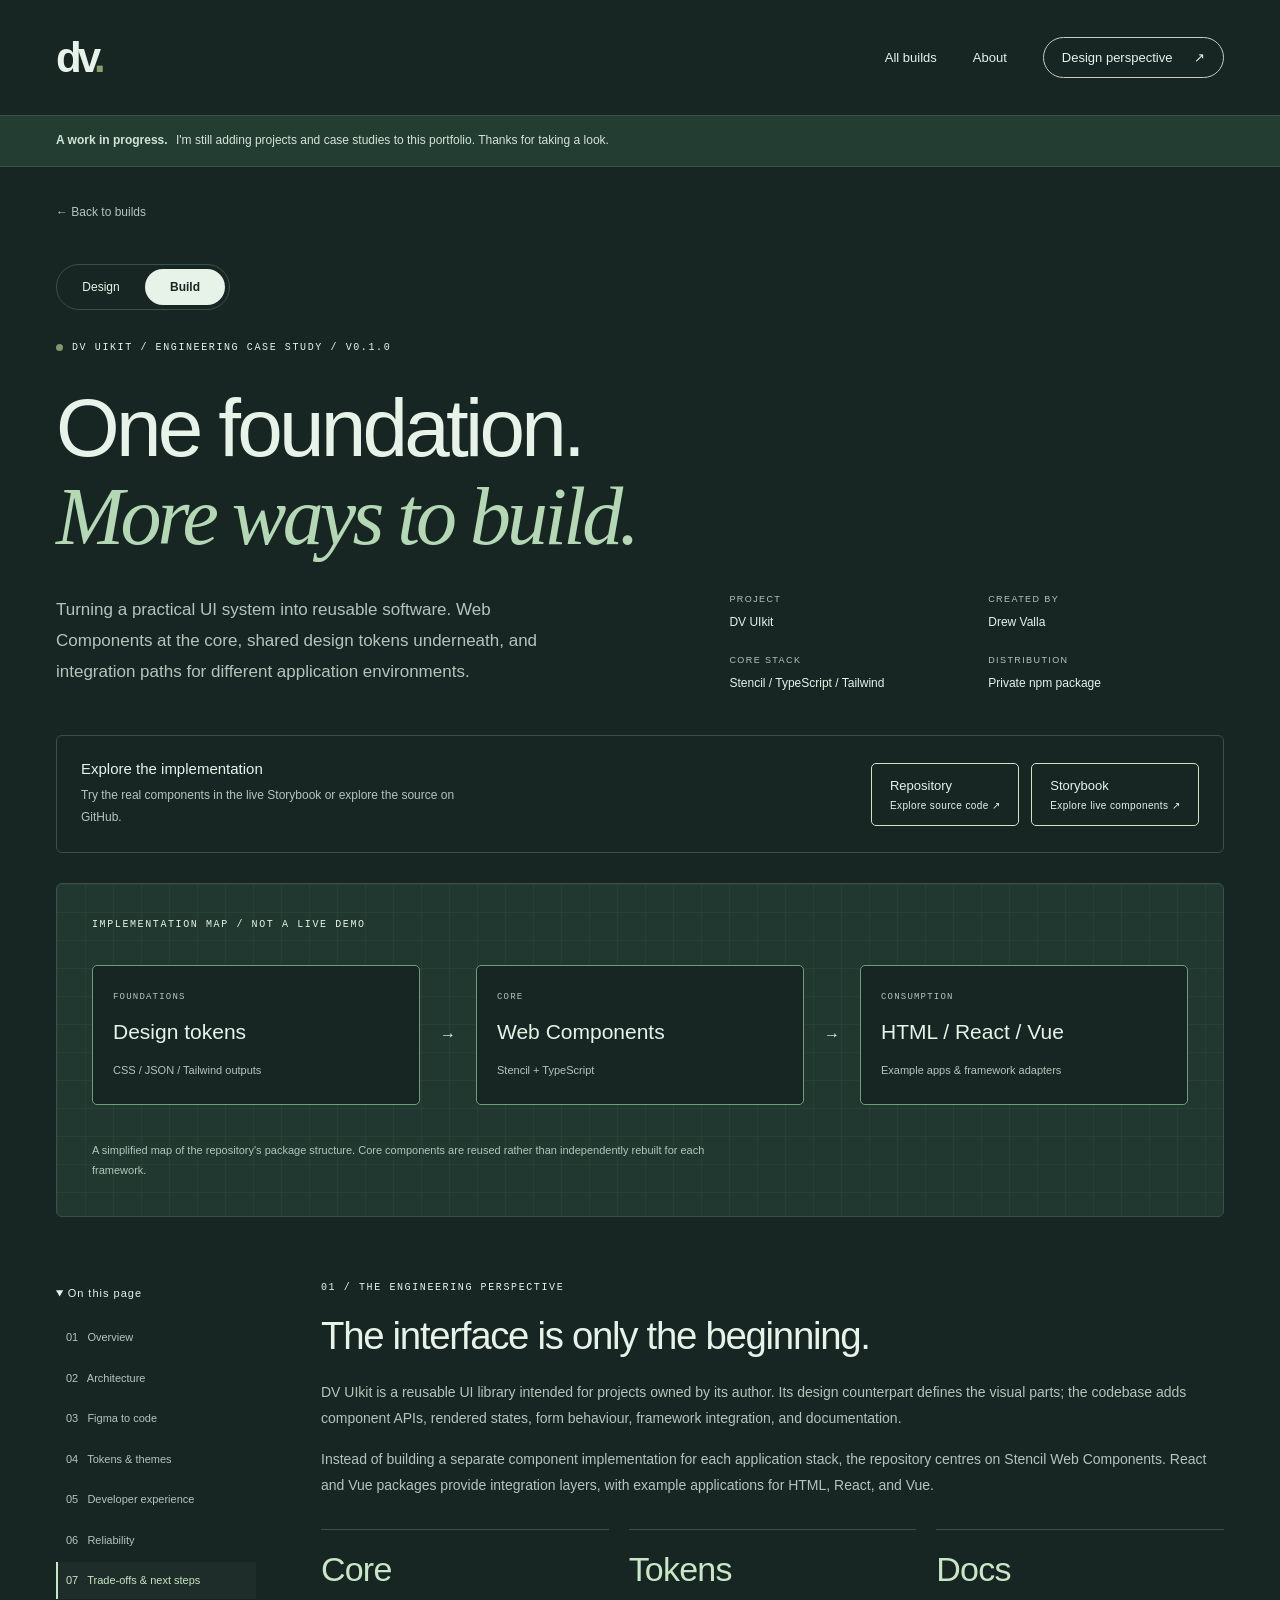
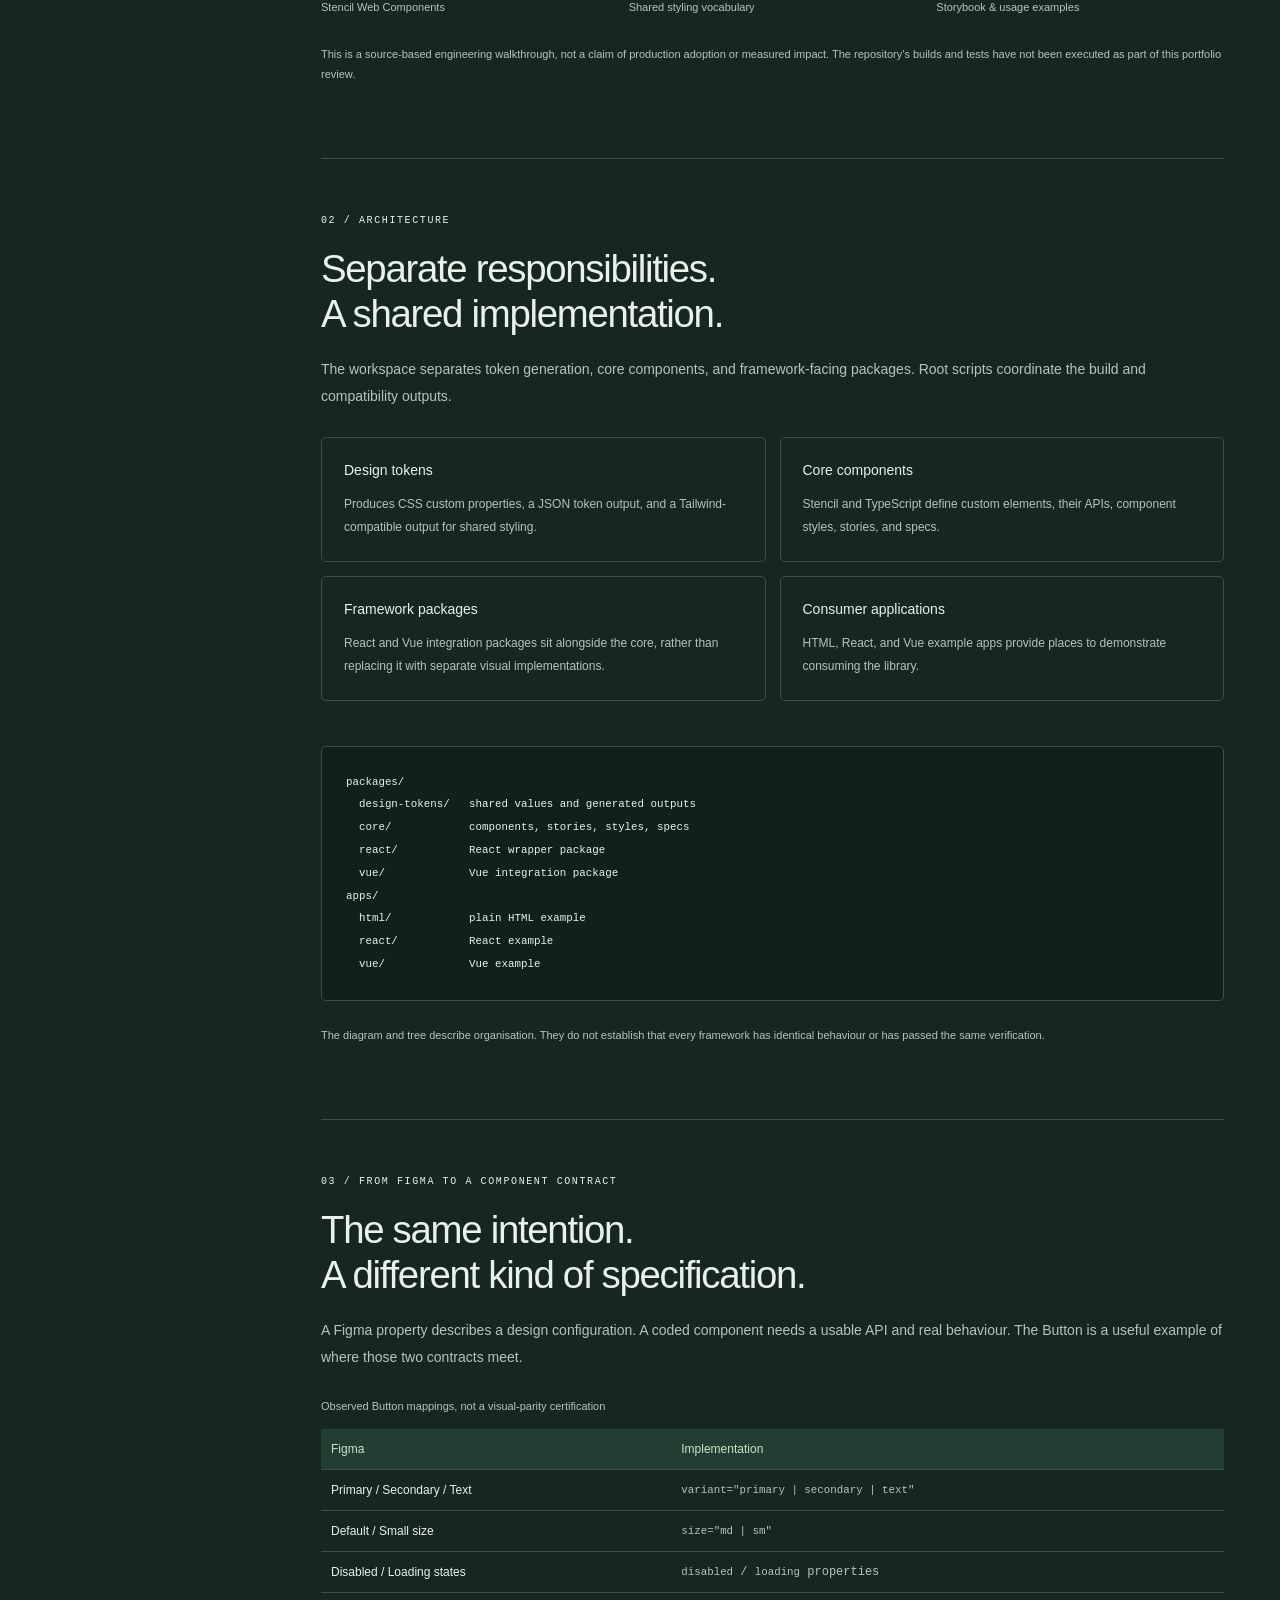
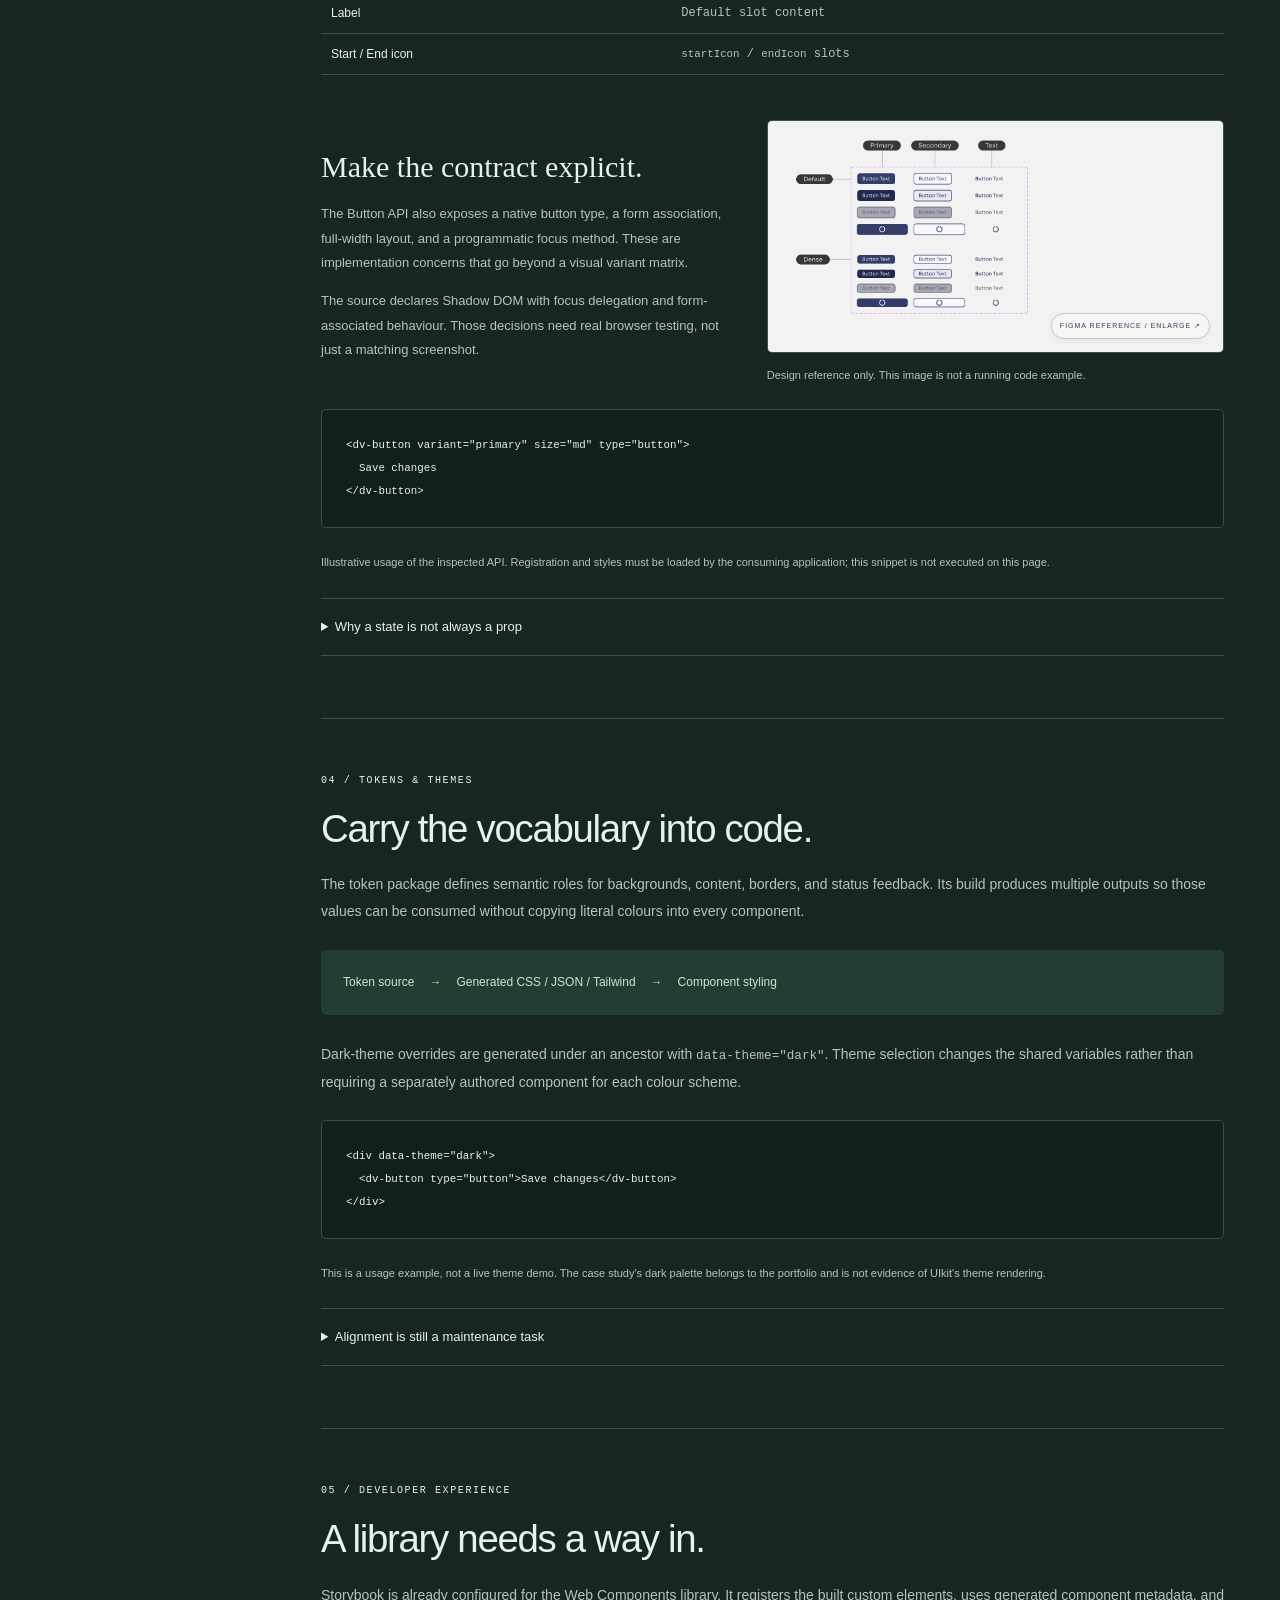
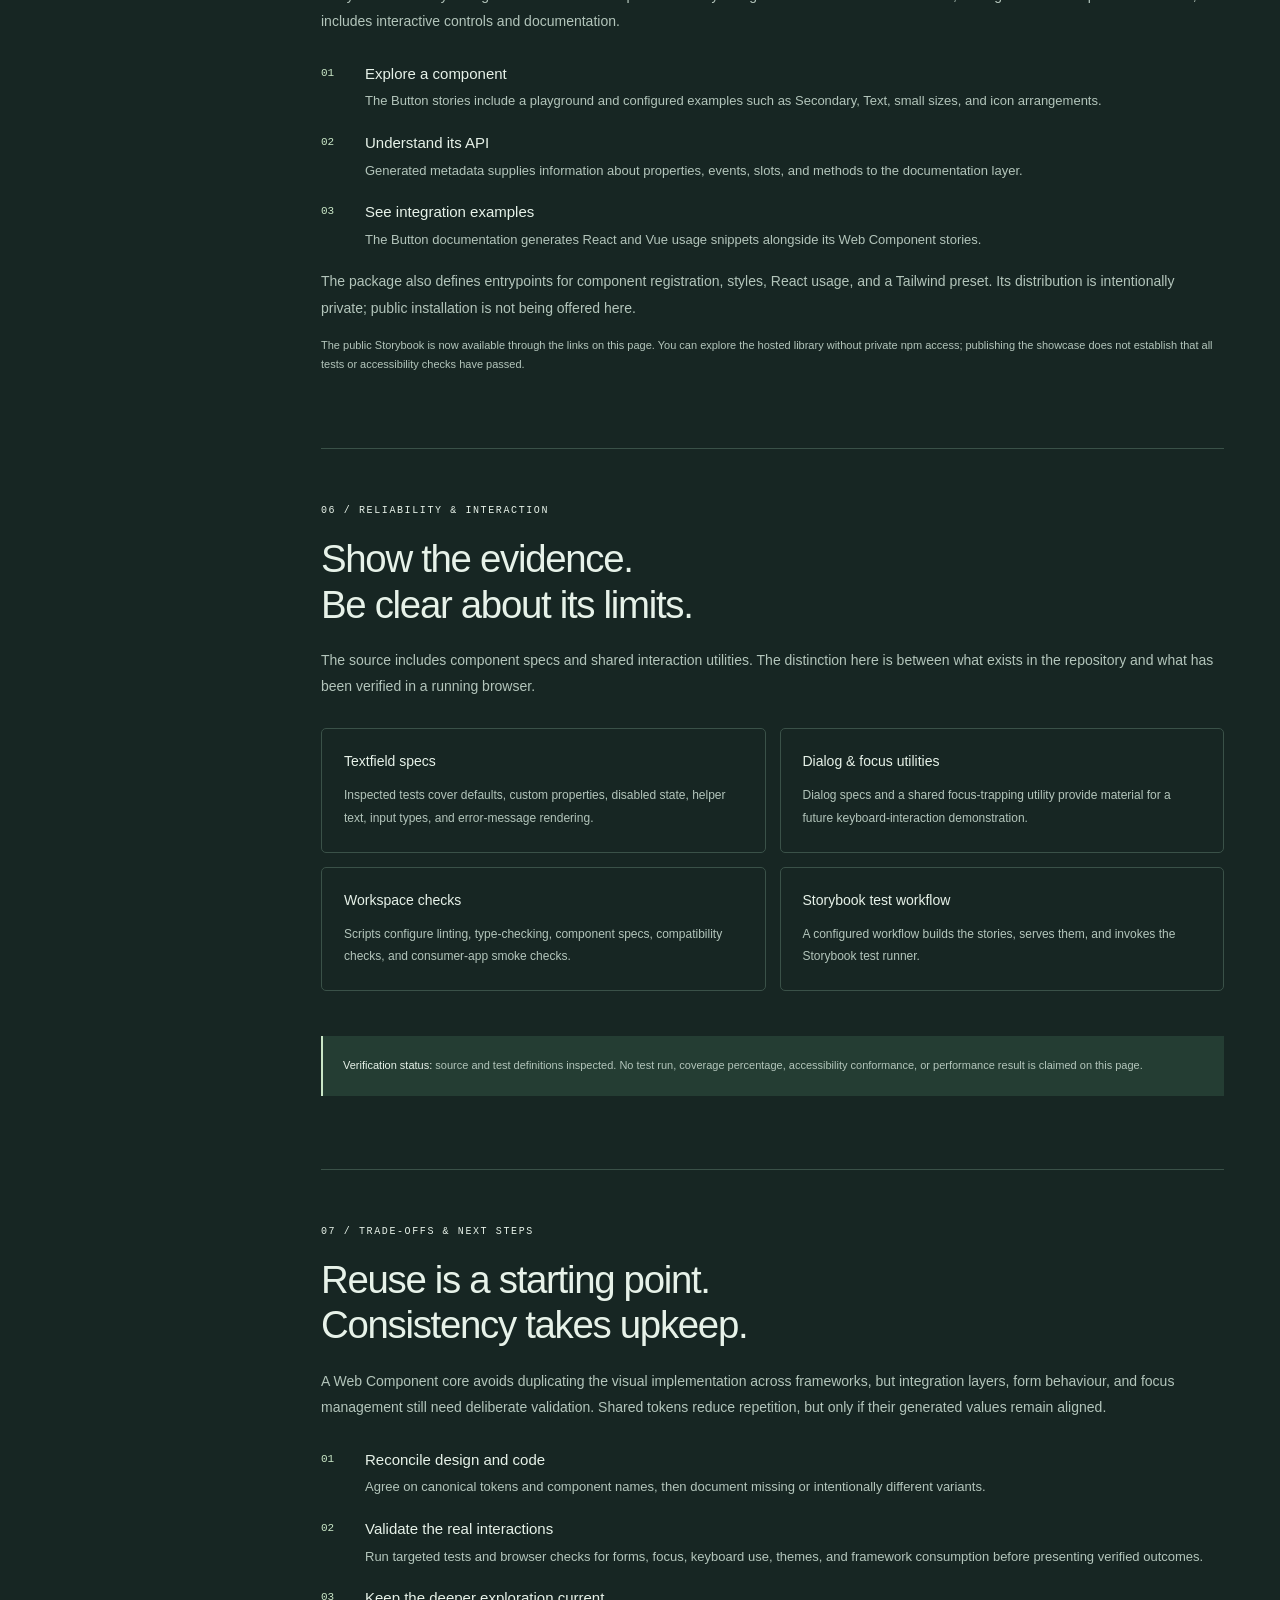
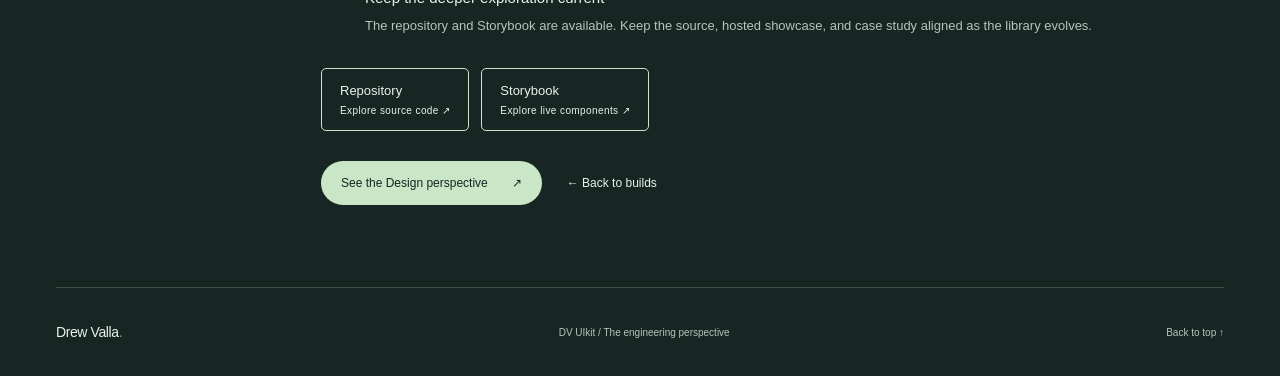
==== commit 5176cb33: "Add portfolio work-in-progress announcement banner Co-authored-by: Copilot <223556219+Copilot@users." ====
--- a/DVDesignPortfolio-main/design-system-build.html
+++ b/DVDesignPortfolio-main/design-system-build.html
@@ -20,6 +20,9 @@
       <a class="nav-contact" href="design-system.html">Design perspective <span aria-hidden="true">&#8599;</span></a>
     </nav>
   </header>
+  <aside class="site-notice" aria-label="Portfolio update">
+    <p class="wrap"><strong>A work in progress.</strong> I'm still adding projects and case studies to this portfolio. Thanks for taking a look.</p>
+  </aside>
   <main id="main">
     <section class="case-hero wrap" aria-labelledby="case-title">
       <a class="case-back" href="index.html?view=build#build-work">&#8592; Back to builds</a>
--- a/DVDesignPortfolio-main/styles.css
+++ b/DVDesignPortfolio-main/styles.css
@@ -1,5 +1,10 @@
 @charset "UTF-8";
 [hidden]{display:none!important}
+.site-notice{margin-top:-1px;background:#e8ecdf;color:#3f5139;border-block:1px solid #d5dcc9}
+.site-notice p{margin-block:0;padding-block:14px;font-size:12px;line-height:1.8}
+.site-notice strong{font-weight:600;margin-right:5px}
+body[data-mode="build"] .site-notice{background:#243d33;color:#d4e4d7;border-color:#3a5148}
+@media(max-width:700px){.site-notice p{font-size:11px;padding-block:12px}.site-notice strong{display:block;margin-right:0}}
 .hero .hero-bottom{flex-direction:column;align-items:stretch;max-width:none;padding-top:24px}
 .hero .hero-bottom .text-link{display:flex;align-items:center;gap:20px;width:100%;padding:12px 0 16px;font-size:13px}
 .hero .hero-bottom .text-link span{margin-left:0}
--- a/DVDesignPortfolio-main/design-system.css
+++ b/DVDesignPortfolio-main/design-system.css
@@ -1,4 +1,11 @@
 .system-feature{grid-column:1/-1}
+.project-art.project-placeholder,.project-wide .project-art.project-placeholder,.build-placeholder .project-placeholder{display:flex;flex-direction:column;justify-content:center;align-items:center;gap:16px;position:relative;cursor:default}
+.project-placeholder::before{content:"";position:absolute;inset:20px;border:1px dashed currentColor;border-radius:4px;opacity:.18;pointer-events:none}
+.project-placeholder h3{font-size:23px;font-weight:400;letter-spacing:-.6px;margin:0}
+.placeholder-mark{font:300 35px/1 Arial,sans-serif;opacity:.5}
+.placeholder-status{font-size:9px;letter-spacing:1.6px;opacity:.75}
+.build-project.build-placeholder{display:block;background:#20382f}
+.build-placeholder .project-placeholder{min-height:320px;color:#b3c5bb;background:linear-gradient(#c9e6c606 1px,transparent 1px),linear-gradient(90deg,#c9e6c606 1px,transparent 1px);background-size:28px 28px}
 .project-wide .project-art.system-cover{height:400px;gap:40px;background:#e5e7ee;padding:35px 48px;justify-content:space-between;color:#343d68}
 .system-cover-copy{flex:0 1 36%;min-width:0}
 .system-cover-copy .eyebrow{font-size:9px;line-height:1.8}
